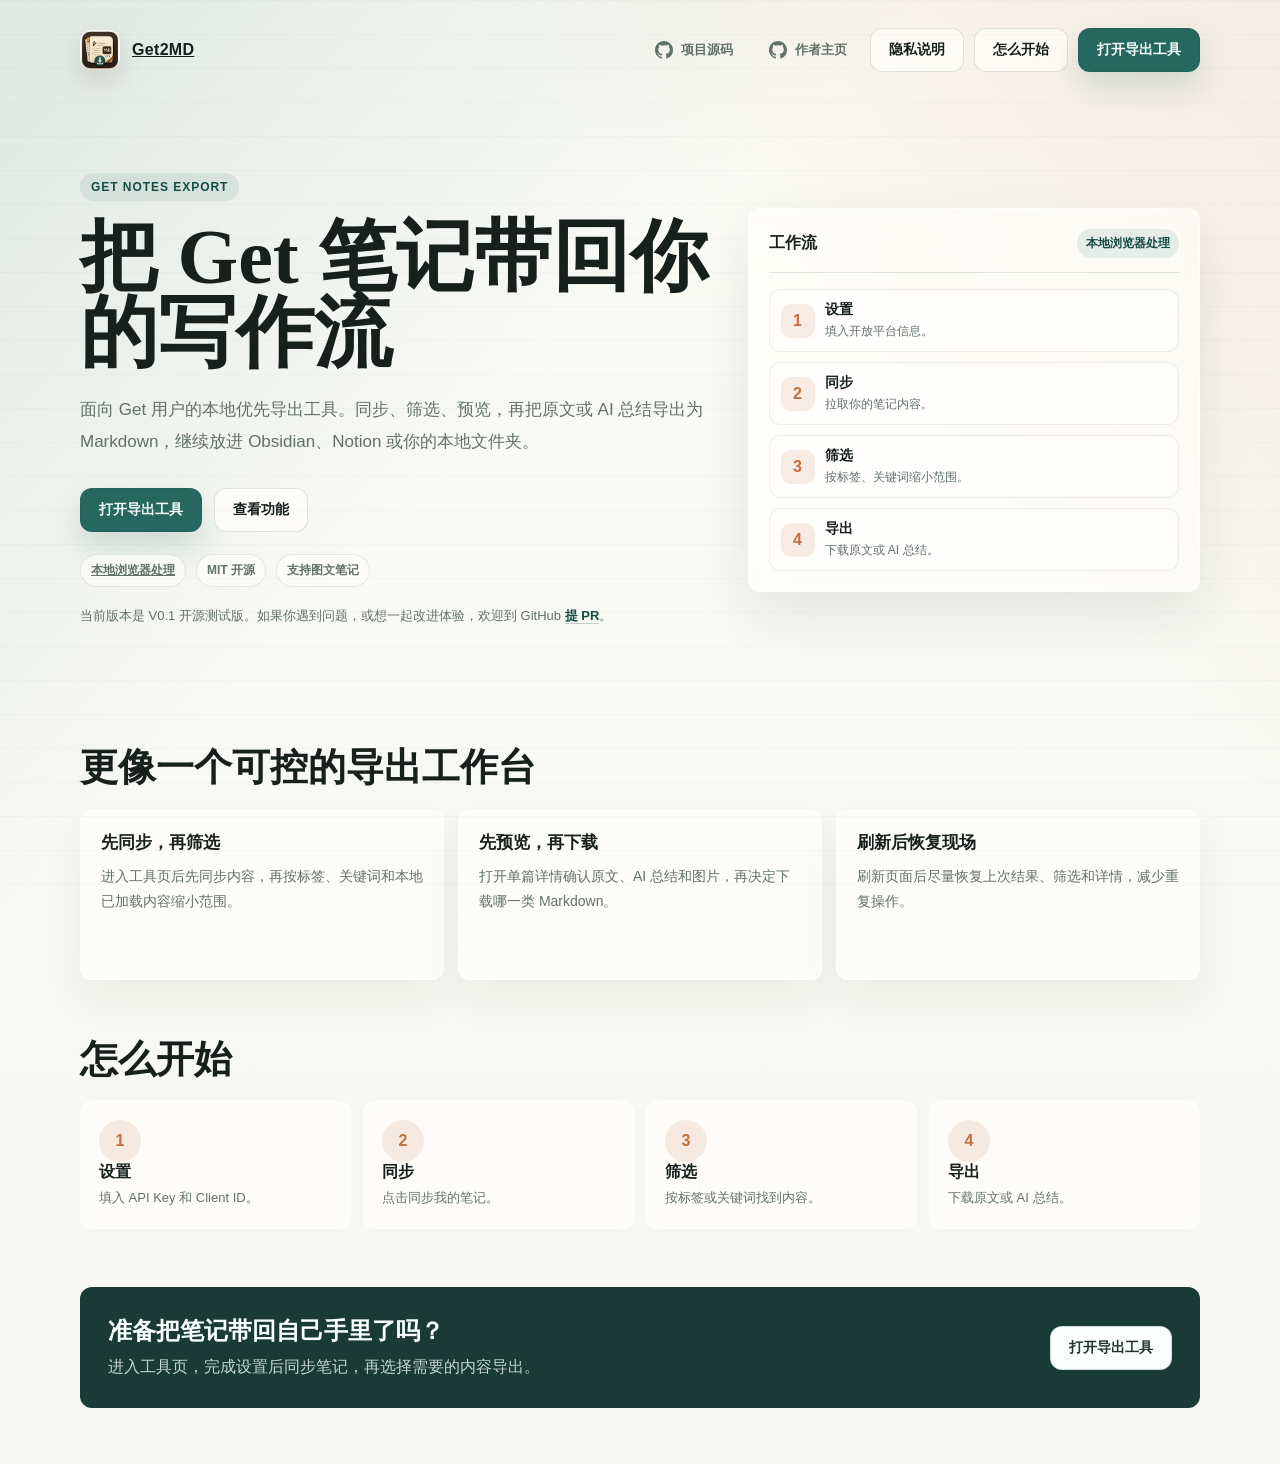
==== index.html @ 96f69ca5 "Add user privacy page" ====
<!DOCTYPE html>
<html lang="zh-CN">
<head>
  <meta charset="UTF-8">
  <meta name="viewport" content="width=device-width, initial-scale=1.0">
  <meta name="description" content="Get2MD 是一个本地优先的 Get 笔记 Markdown 导出工具，可同步、筛选、预览并导出原文或 AI 总结。">
  <meta property="og:title" content="Get2MD｜Get 笔记 Markdown 导出工具">
  <meta property="og:description" content="把 Get 笔记带回你的写作流，本地浏览器处理，支持筛选、预览和批量导出。">
  <meta property="og:type" content="website">
  <link rel="icon" type="image/png" sizes="16x16" href="icons/icon16.png">
  <link rel="icon" type="image/png" sizes="48x48" href="icons/icon48.png">
  <link rel="icon" type="image/png" sizes="128x128" href="icons/icon128.png">
  <link rel="apple-touch-icon" href="icons/icon512.png">
  <title>Get 笔记 Markdown 导出工具</title>
  <style>
    :root {
      --paper: #faf7f1;
      --ink: #201913;
      --muted: #6f6254;
      --line: rgba(32, 25, 19, 0.12);
      --brand: #246a65;
      --brand-dark: #184f4b;
      --accent: #a35a24;
      --surface: rgba(255, 255, 255, 0.68);
      --shadow: 0 24px 60px rgba(47, 34, 22, 0.10);
    }

    * {
      box-sizing: border-box;
      margin: 0;
      padding: 0;
    }

    html {
      scroll-behavior: smooth;
    }

    body {
      min-height: 100vh;
      font-family: "Segoe UI", "PingFang SC", "Hiragino Sans GB", sans-serif;
      color: var(--ink);
      background:
        linear-gradient(135deg, rgba(36, 106, 101, 0.12), transparent 32%),
        linear-gradient(225deg, rgba(163, 90, 36, 0.10), transparent 28%),
        var(--paper);
    }

    a {
      color: inherit;
    }

    .page {
      width: min(1120px, calc(100vw - 32px));
      margin: 0 auto;
      padding: 28px 0 56px;
    }

    .nav {
      display: flex;
      justify-content: space-between;
      align-items: center;
      gap: 16px;
      margin-bottom: 40px;
    }

    .brand {
      display: inline-flex;
      align-items: center;
      gap: 12px;
      font-weight: 800;
      letter-spacing: 0.02em;
    }

    .brand img {
      width: 40px;
      height: 40px;
      border-radius: 12px;
      box-shadow: 0 10px 26px rgba(47, 34, 22, 0.14);
    }

    .nav-actions {
      display: flex;
      gap: 10px;
      align-items: center;
      flex-wrap: wrap;
    }

    .nav-link {
      display: inline-flex;
      align-items: center;
      justify-content: center;
      gap: 8px;
      min-height: 40px;
      padding: 0 12px;
      border-radius: 999px;
      border: 1px solid transparent;
      color: var(--muted);
      text-decoration: none;
      font-size: 13px;
      font-weight: 850;
      transition: transform 0.18s, border-color 0.18s, background 0.18s, color 0.18s;
    }

    .nav-link:hover {
      transform: translateY(-1px);
      border-color: var(--line);
      background: rgba(255, 255, 255, 0.58);
      color: var(--ink);
    }

    .github-icon {
      width: 18px;
      height: 18px;
      color: currentColor;
      flex: 0 0 auto;
    }

    .btn {
      display: inline-flex;
      align-items: center;
      justify-content: center;
      min-height: 44px;
      padding: 0 18px;
      border-radius: 14px;
      border: 1px solid var(--line);
      text-decoration: none;
      font-weight: 800;
      font-size: 14px;
      transition: transform 0.18s, box-shadow 0.18s, background 0.18s;
    }

    .btn:hover {
      transform: translateY(-1px);
    }

    .btn-primary {
      background: var(--brand);
      color: #f7fffc;
      border-color: rgba(24, 79, 75, 0.2);
      box-shadow: 0 16px 32px rgba(36, 106, 101, 0.18);
    }

    .btn-secondary {
      background: rgba(255, 255, 255, 0.62);
      color: var(--ink);
    }

    .hero {
      display: grid;
      grid-template-columns: minmax(0, 1.05fr) minmax(300px, 0.75fr);
      gap: 34px;
      align-items: center;
      min-height: 64vh;
    }

    .eyebrow {
      display: inline-flex;
      align-items: center;
      padding: 7px 11px;
      border-radius: 999px;
      background: rgba(36, 106, 101, 0.10);
      color: var(--brand-dark);
      font-size: 12px;
      font-weight: 900;
      letter-spacing: 0.08em;
      text-transform: uppercase;
      margin-bottom: 18px;
    }

    h1 {
      max-width: 780px;
      font-family: Georgia, "Times New Roman", serif;
      font-size: clamp(42px, 7vw, 78px);
      line-height: 0.98;
      font-weight: 700;
      letter-spacing: 0;
    }

    .lead {
      max-width: 680px;
      margin-top: 22px;
      color: var(--muted);
      font-size: 17px;
      line-height: 1.9;
    }

    .hero-actions {
      display: flex;
      gap: 12px;
      align-items: center;
      flex-wrap: wrap;
      margin-top: 30px;
    }

    .trust-row {
      display: flex;
      gap: 10px;
      flex-wrap: wrap;
      margin-top: 22px;
    }

    .trust-pill {
      display: inline-flex;
      align-items: center;
      padding: 7px 10px;
      border-radius: 999px;
      border: 1px solid rgba(23, 32, 29, 0.10);
      background: rgba(255, 254, 250, 0.62);
      color: var(--muted);
      font-size: 12px;
      font-weight: 800;
    }

    .opensource-note {
      max-width: 640px;
      margin-top: 18px;
      color: var(--muted);
      font-size: 13px;
      line-height: 1.7;
    }

    .opensource-note a {
      color: var(--brand-dark);
      font-weight: 850;
      text-decoration: none;
      border-bottom: 1px solid rgba(23, 76, 69, 0.24);
    }

    .opensource-note a:hover {
      color: var(--brand);
    }

    .preview {
      border: 1px solid rgba(255, 255, 255, 0.72);
      background: var(--surface);
      box-shadow: var(--shadow);
      border-radius: 24px;
      padding: 20px;
      backdrop-filter: blur(18px);
    }

    .preview-head {
      display: flex;
      justify-content: space-between;
      gap: 12px;
      align-items: center;
      padding-bottom: 14px;
      border-bottom: 1px solid var(--line);
      margin-bottom: 16px;
    }

    .preview-title {
      font-weight: 900;
    }

    .preview-pill {
      color: var(--brand-dark);
      background: rgba(36, 106, 101, 0.10);
      border-radius: 999px;
      padding: 6px 9px;
      font-size: 12px;
      font-weight: 800;
      white-space: nowrap;
    }

    .preview-list {
      display: grid;
      gap: 10px;
    }

    .preview-item {
      display: grid;
      grid-template-columns: 34px minmax(0, 1fr);
      gap: 10px;
      align-items: center;
      padding: 11px;
      border-radius: 14px;
      background: rgba(255, 255, 255, 0.55);
      border: 1px solid rgba(32, 25, 19, 0.08);
    }

    .preview-icon {
      width: 34px;
      height: 34px;
      border-radius: 10px;
      display: grid;
      place-items: center;
      background: rgba(163, 90, 36, 0.12);
      color: var(--accent);
      font-weight: 900;
    }

    .preview-item strong {
      display: block;
      font-size: 14px;
      margin-bottom: 2px;
    }

    .preview-item span {
      color: var(--muted);
      font-size: 12px;
      line-height: 1.5;
    }

    .section {
      margin-top: 58px;
    }

    .section h2 {
      font-size: clamp(26px, 4vw, 38px);
      line-height: 1.15;
      margin-bottom: 16px;
    }

    .grid {
      display: grid;
      grid-template-columns: repeat(3, minmax(0, 1fr));
      gap: 14px;
      margin-top: 20px;
    }

    .card {
      min-height: 170px;
      padding: 20px;
      border-radius: 18px;
      border: 1px solid rgba(255, 255, 255, 0.72);
      background: rgba(255, 255, 255, 0.58);
      box-shadow: 0 18px 42px rgba(47, 34, 22, 0.06);
    }

    .card strong {
      display: block;
      font-size: 17px;
      margin-bottom: 10px;
    }

    .card p {
      color: var(--muted);
      font-size: 14px;
      line-height: 1.8;
    }

    .steps {
      display: grid;
      grid-template-columns: repeat(4, minmax(0, 1fr));
      gap: 12px;
      margin-top: 20px;
    }

    .step {
      padding: 18px;
      border-radius: 18px;
      border: 1px solid var(--line);
      background: rgba(255, 255, 255, 0.5);
    }

    .step-number {
      width: 42px;
      height: 42px;
      border-radius: 50%;
      display: grid;
      place-items: center;
      background: var(--brand);
      color: #fff;
      font-weight: 900;
    }

    .step p {
      color: var(--muted);
      line-height: 1.75;
      margin-top: 4px;
      font-size: 13px;
    }

    .final-cta {
      margin-top: 58px;
      padding: 28px;
      border-radius: 24px;
      background: #1f332f;
      color: #f8fffc;
      display: flex;
      justify-content: space-between;
      gap: 18px;
      align-items: center;
    }

    .final-cta p {
      color: rgba(248, 255, 252, 0.78);
      line-height: 1.7;
      margin-top: 6px;
    }

    .final-cta .btn-primary {
      background: #f8fffc;
      color: #1f332f;
      box-shadow: none;
      white-space: nowrap;
    }

    @media (max-width: 860px) {
      .hero,
      .grid,
      .steps {
        grid-template-columns: 1fr;
      }

      .hero {
        min-height: auto;
      }

      .final-cta,
      .nav {
        align-items: flex-start;
        flex-direction: column;
      }
    }

    @media (max-width: 560px) {
      .page {
        width: min(100vw - 20px, 100%);
        padding-top: 18px;
      }

      .nav-actions,
      .hero-actions,
      .final-cta .btn {
        width: 100%;
      }

      .nav-link {
        flex: 1 1 calc(50% - 5px);
        min-width: 0;
      }

      .btn {
        width: 100%;
      }
    }

    /* Unified product theme */
    :root {
      --paper: #f6f7f2;
      --ink: #17201d;
      --muted: #63716b;
      --line: rgba(23, 32, 29, 0.12);
      --brand: #26685f;
      --brand-dark: #174c45;
      --accent: #c46f3d;
      --surface: rgba(255, 254, 250, 0.84);
      --shadow: 0 22px 54px rgba(23, 32, 29, 0.09);
    }

    body {
      font-family: "Avenir Next", "Segoe UI", "PingFang SC", "Hiragino Sans GB", sans-serif;
      background:
        linear-gradient(135deg, rgba(38, 104, 95, 0.13), transparent 34%),
        linear-gradient(225deg, rgba(196, 111, 61, 0.11), transparent 30%),
        linear-gradient(180deg, #fbfbf6 0%, var(--paper) 100%);
    }

    body::before {
      content: "";
      position: fixed;
      inset: 0;
      pointer-events: none;
      background-image: linear-gradient(rgba(23, 32, 29, 0.045) 1px, transparent 1px);
      background-size: 100% 34px;
      opacity: 0.55;
    }

    .btn,
    .preview,
    .card,
    .step,
    .final-cta,
    .preview-item {
      border-radius: 12px;
    }

    .btn-primary {
      background: var(--brand);
      box-shadow: 0 16px 32px rgba(38, 104, 95, 0.18);
    }

    .btn-secondary {
      background: rgba(255, 254, 250, 0.74);
    }

    .preview,
    .card,
    .step {
      background: rgba(255, 254, 250, 0.72);
      border-color: rgba(255, 255, 255, 0.72);
    }

    .preview-icon,
    .step-number {
      background: rgba(196, 111, 61, 0.13);
      color: var(--accent);
    }

    .final-cta {
      background: #193a35;
    }
  </style>
</head>
<body>
  <main class="page">
    <nav class="nav" aria-label="主导航">
      <a class="brand" href="index.html" aria-label="Get 笔记 Markdown 导出工具首页">
        <img src="icons/icon128.png" alt="">
        <span>Get2MD</span>
      </a>
      <div class="nav-actions">
        <a class="nav-link" href="https://github.com/Raymond-Hear/Getbiji2md" target="_blank" rel="noopener noreferrer" aria-label="打开 Getbiji2md 项目源码">
          <svg class="github-icon" viewBox="0 0 16 16" aria-hidden="true" focusable="false">
            <path fill="currentColor" d="M8 0C3.58 0 0 3.58 0 8c0 3.54 2.29 6.53 5.47 7.59.4.07.55-.17.55-.38 0-.19-.01-.82-.01-1.49-2.01.37-2.53-.49-2.69-.94-.09-.23-.48-.94-.82-1.13-.28-.15-.68-.52-.01-.53.63-.01 1.08.58 1.23.82.72 1.21 1.87.87 2.33.66.07-.52.28-.87.51-1.07-1.78-.2-3.64-.89-3.64-3.95 0-.87.31-1.59.82-2.15-.08-.2-.36-1.02.08-2.12 0 0 .67-.21 2.2.82A7.54 7.54 0 0 1 8 3.86c.68 0 1.36.09 2 .27 1.53-1.04 2.2-.82 2.2-.82.44 1.1.16 1.92.08 2.12.51.56.82 1.27.82 2.15 0 3.07-1.87 3.75-3.65 3.95.29.25.54.73.54 1.48 0 1.07-.01 1.93-.01 2.2 0 .21.15.46.55.38A8.01 8.01 0 0 0 16 8c0-4.42-3.58-8-8-8Z"/>
          </svg>
          <span>项目源码</span>
        </a>
        <a class="nav-link" href="https://github.com/Raymond-Hear" target="_blank" rel="noopener noreferrer" aria-label="打开作者 GitHub 主页">
          <svg class="github-icon" viewBox="0 0 16 16" aria-hidden="true" focusable="false">
            <path fill="currentColor" d="M8 0C3.58 0 0 3.58 0 8c0 3.54 2.29 6.53 5.47 7.59.4.07.55-.17.55-.38 0-.19-.01-.82-.01-1.49-2.01.37-2.53-.49-2.69-.94-.09-.23-.48-.94-.82-1.13-.28-.15-.68-.52-.01-.53.63-.01 1.08.58 1.23.82.72 1.21 1.87.87 2.33.66.07-.52.28-.87.51-1.07-1.78-.2-3.64-.89-3.64-3.95 0-.87.31-1.59.82-2.15-.08-.2-.36-1.02.08-2.12 0 0 .67-.21 2.2.82A7.54 7.54 0 0 1 8 3.86c.68 0 1.36.09 2 .27 1.53-1.04 2.2-.82 2.2-.82.44 1.1.16 1.92.08 2.12.51.56.82 1.27.82 2.15 0 3.07-1.87 3.75-3.65 3.95.29.25.54.73.54 1.48 0 1.07-.01 1.93-.01 2.2 0 .21.15.46.55.38A8.01 8.01 0 0 0 16 8c0-4.42-3.58-8-8-8Z"/>
          </svg>
          <span>作者主页</span>
        </a>
        <a class="btn btn-secondary" href="privacy.html">隐私说明</a>
        <a class="btn btn-secondary" href="#how">怎么开始</a>
        <a class="btn btn-primary" href="app.html">打开导出工具</a>
      </div>
    </nav>

    <section class="hero">
      <div>
        <span class="eyebrow">Get Notes Export</span>
        <h1>把 Get 笔记带回你的写作流</h1>
        <p class="lead">面向 Get 用户的本地优先导出工具。同步、筛选、预览，再把原文或 AI 总结导出为 Markdown，继续放进 Obsidian、Notion 或你的本地文件夹。</p>
        <div class="hero-actions">
          <a class="btn btn-primary" href="app.html">打开导出工具</a>
          <a class="btn btn-secondary" href="#features">查看功能</a>
        </div>
        <div class="trust-row" aria-label="产品边界">
          <a class="trust-pill" href="privacy.html">本地浏览器处理</a>
          <span class="trust-pill">MIT 开源</span>
          <span class="trust-pill">支持图文笔记</span>
        </div>
        <p class="opensource-note">当前版本是 V0.1 开源测试版。如果你遇到问题，或想一起改进体验，欢迎到 GitHub <a href="https://github.com/Raymond-Hear/Getbiji2md/pulls" target="_blank" rel="noopener noreferrer">提 PR</a>。</p>
      </div>

      <aside class="preview" aria-label="工具能力预览">
        <div class="preview-head">
          <div class="preview-title">工作流</div>
          <div class="preview-pill">本地浏览器处理</div>
        </div>
        <div class="preview-list">
          <div class="preview-item">
            <div class="preview-icon">1</div>
            <div><strong>设置</strong><span>填入开放平台信息。</span></div>
          </div>
          <div class="preview-item">
            <div class="preview-icon">2</div>
            <div><strong>同步</strong><span>拉取你的笔记内容。</span></div>
          </div>
          <div class="preview-item">
            <div class="preview-icon">3</div>
            <div><strong>筛选</strong><span>按标签、关键词缩小范围。</span></div>
          </div>
          <div class="preview-item">
            <div class="preview-icon">4</div>
            <div><strong>导出</strong><span>下载原文或 AI 总结。</span></div>
          </div>
        </div>
      </aside>
    </section>

    <section id="features" class="section">
      <h2>更像一个可控的导出工作台</h2>
      <div class="grid">
        <article class="card">
          <strong>先同步，再筛选</strong>
          <p>进入工具页后先同步内容，再按标签、关键词和本地已加载内容缩小范围。</p>
        </article>
        <article class="card">
          <strong>先预览，再下载</strong>
          <p>打开单篇详情确认原文、AI 总结和图片，再决定下载哪一类 Markdown。</p>
        </article>
        <article class="card">
          <strong>刷新后恢复现场</strong>
          <p>刷新页面后尽量恢复上次结果、筛选和详情，减少重复操作。</p>
        </article>
      </div>
    </section>

    <section id="how" class="section">
      <h2>怎么开始</h2>
      <div class="steps">
        <div class="step">
          <div class="step-number">1</div>
          <div><strong>设置</strong><p>填入 API Key 和 Client ID。</p></div>
        </div>
        <div class="step">
          <div class="step-number">2</div>
          <div><strong>同步</strong><p>点击同步我的笔记。</p></div>
        </div>
        <div class="step">
          <div class="step-number">3</div>
          <div><strong>筛选</strong><p>按标签或关键词找到内容。</p></div>
        </div>
        <div class="step">
          <div class="step-number">4</div>
          <div><strong>导出</strong><p>下载原文或 AI 总结。</p></div>
        </div>
      </div>
    </section>

    <section class="final-cta">
      <div>
        <h2>准备把笔记带回自己手里了吗？</h2>
        <p>进入工具页，完成设置后同步笔记，再选择需要的内容导出。</p>
      </div>
      <a class="btn btn-primary" href="app.html">打开导出工具</a>
    </section>
  </main>
  <script defer src="/_vercel/insights/script.js"></script>
</body>
</html>
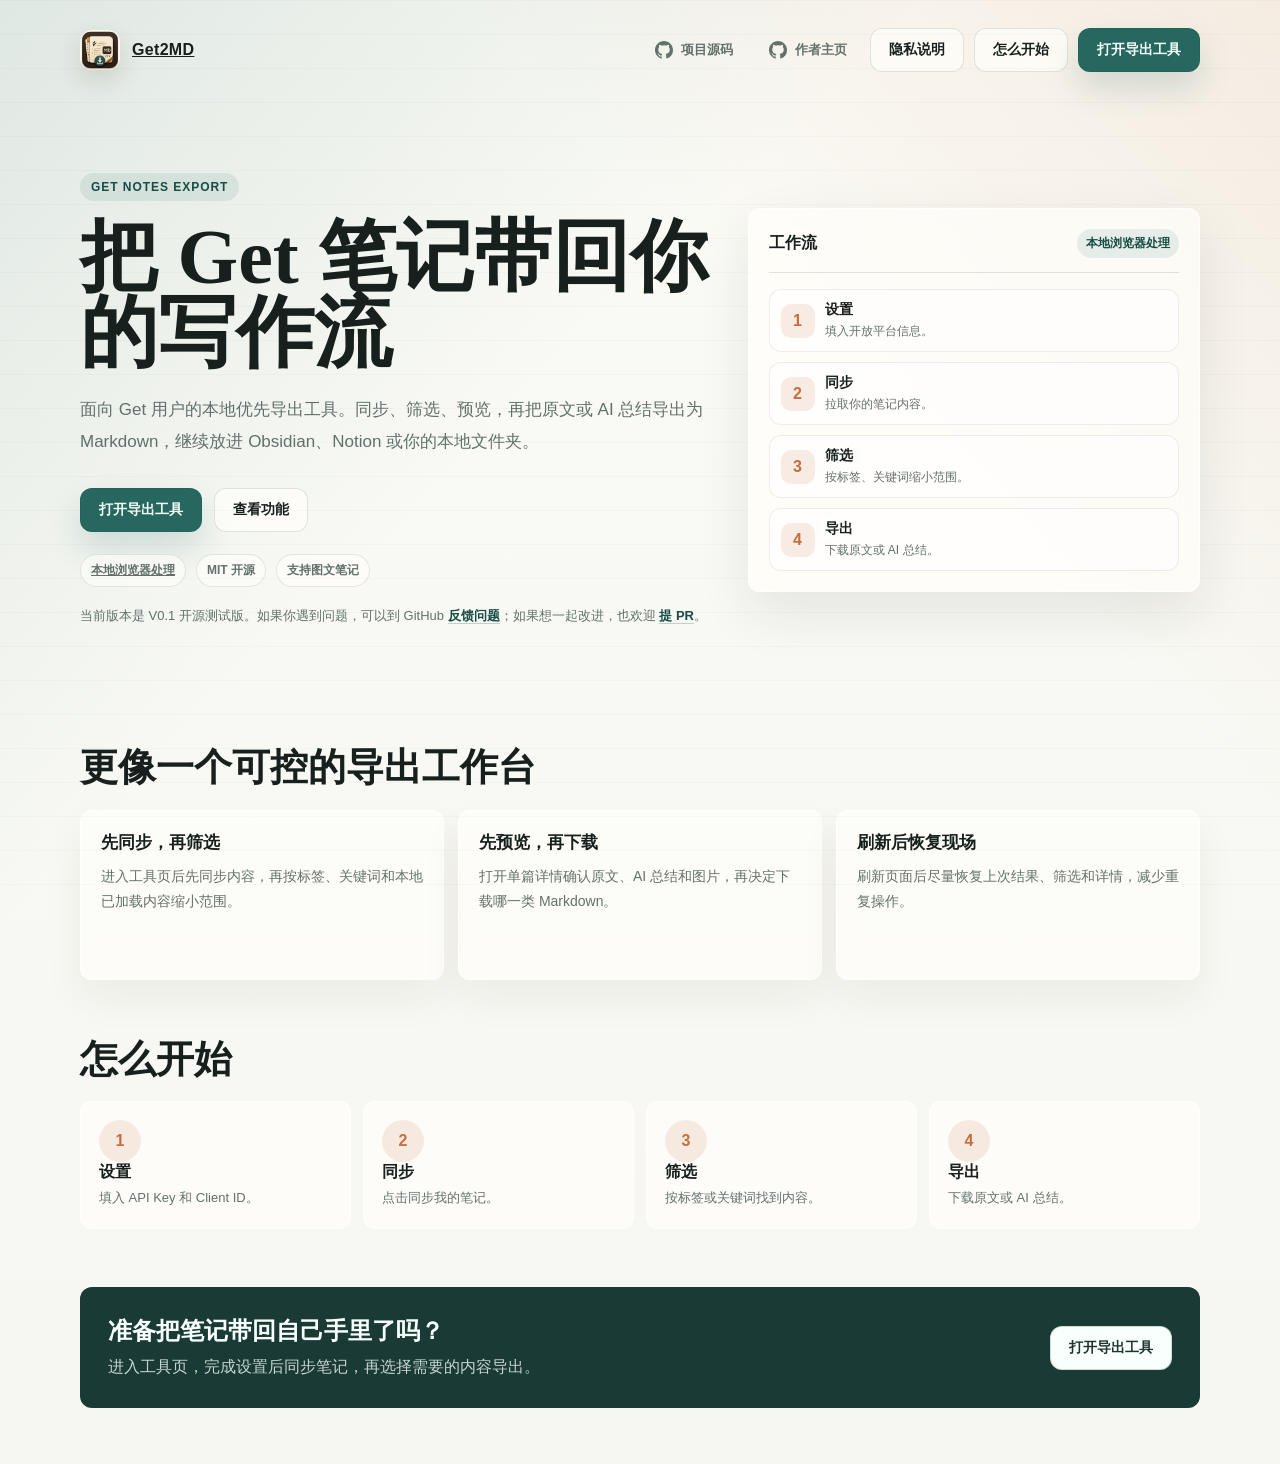
==== commit 71493885: "Add issue feedback paths" ====
--- a/index.html
+++ b/index.html
@@ -544,7 +544,7 @@
           <span class="trust-pill">MIT 开源</span>
           <span class="trust-pill">支持图文笔记</span>
         </div>
-        <p class="opensource-note">当前版本是 V0.1 开源测试版。如果你遇到问题，或想一起改进体验，欢迎到 GitHub <a href="https://github.com/Raymond-Hear/Getbiji2md/pulls" target="_blank" rel="noopener noreferrer">提 PR</a>。</p>
+        <p class="opensource-note">当前版本是 V0.1 开源测试版。如果你遇到问题，可以到 GitHub <a href="https://github.com/Raymond-Hear/Getbiji2md/issues" target="_blank" rel="noopener noreferrer">反馈问题</a>；如果想一起改进，也欢迎 <a href="https://github.com/Raymond-Hear/Getbiji2md/pulls" target="_blank" rel="noopener noreferrer">提 PR</a>。</p>
       </div>
 
       <aside class="preview" aria-label="工具能力预览">
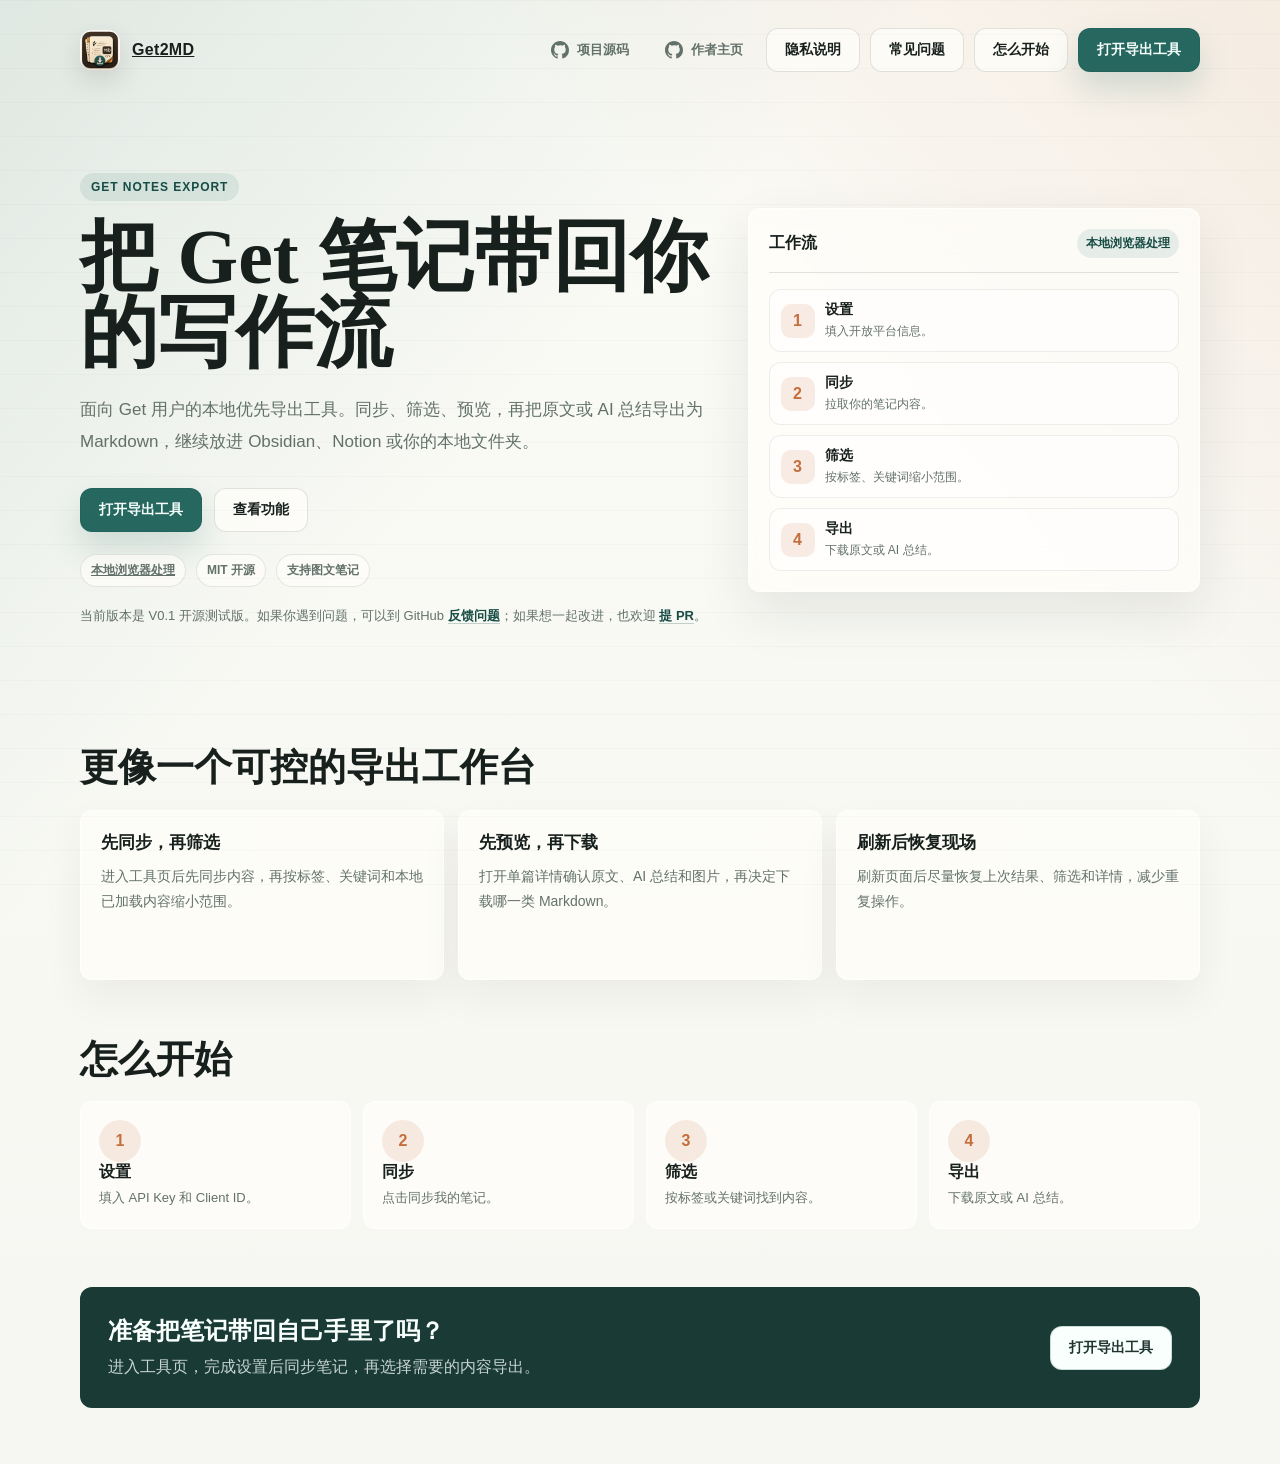
==== commit 62954897: "Add user help page" ====
--- a/index.html
+++ b/index.html
@@ -525,6 +525,7 @@
           <span>作者主页</span>
         </a>
         <a class="btn btn-secondary" href="privacy.html">隐私说明</a>
+        <a class="btn btn-secondary" href="help.html">常见问题</a>
         <a class="btn btn-secondary" href="#how">怎么开始</a>
         <a class="btn btn-primary" href="app.html">打开导出工具</a>
       </div>
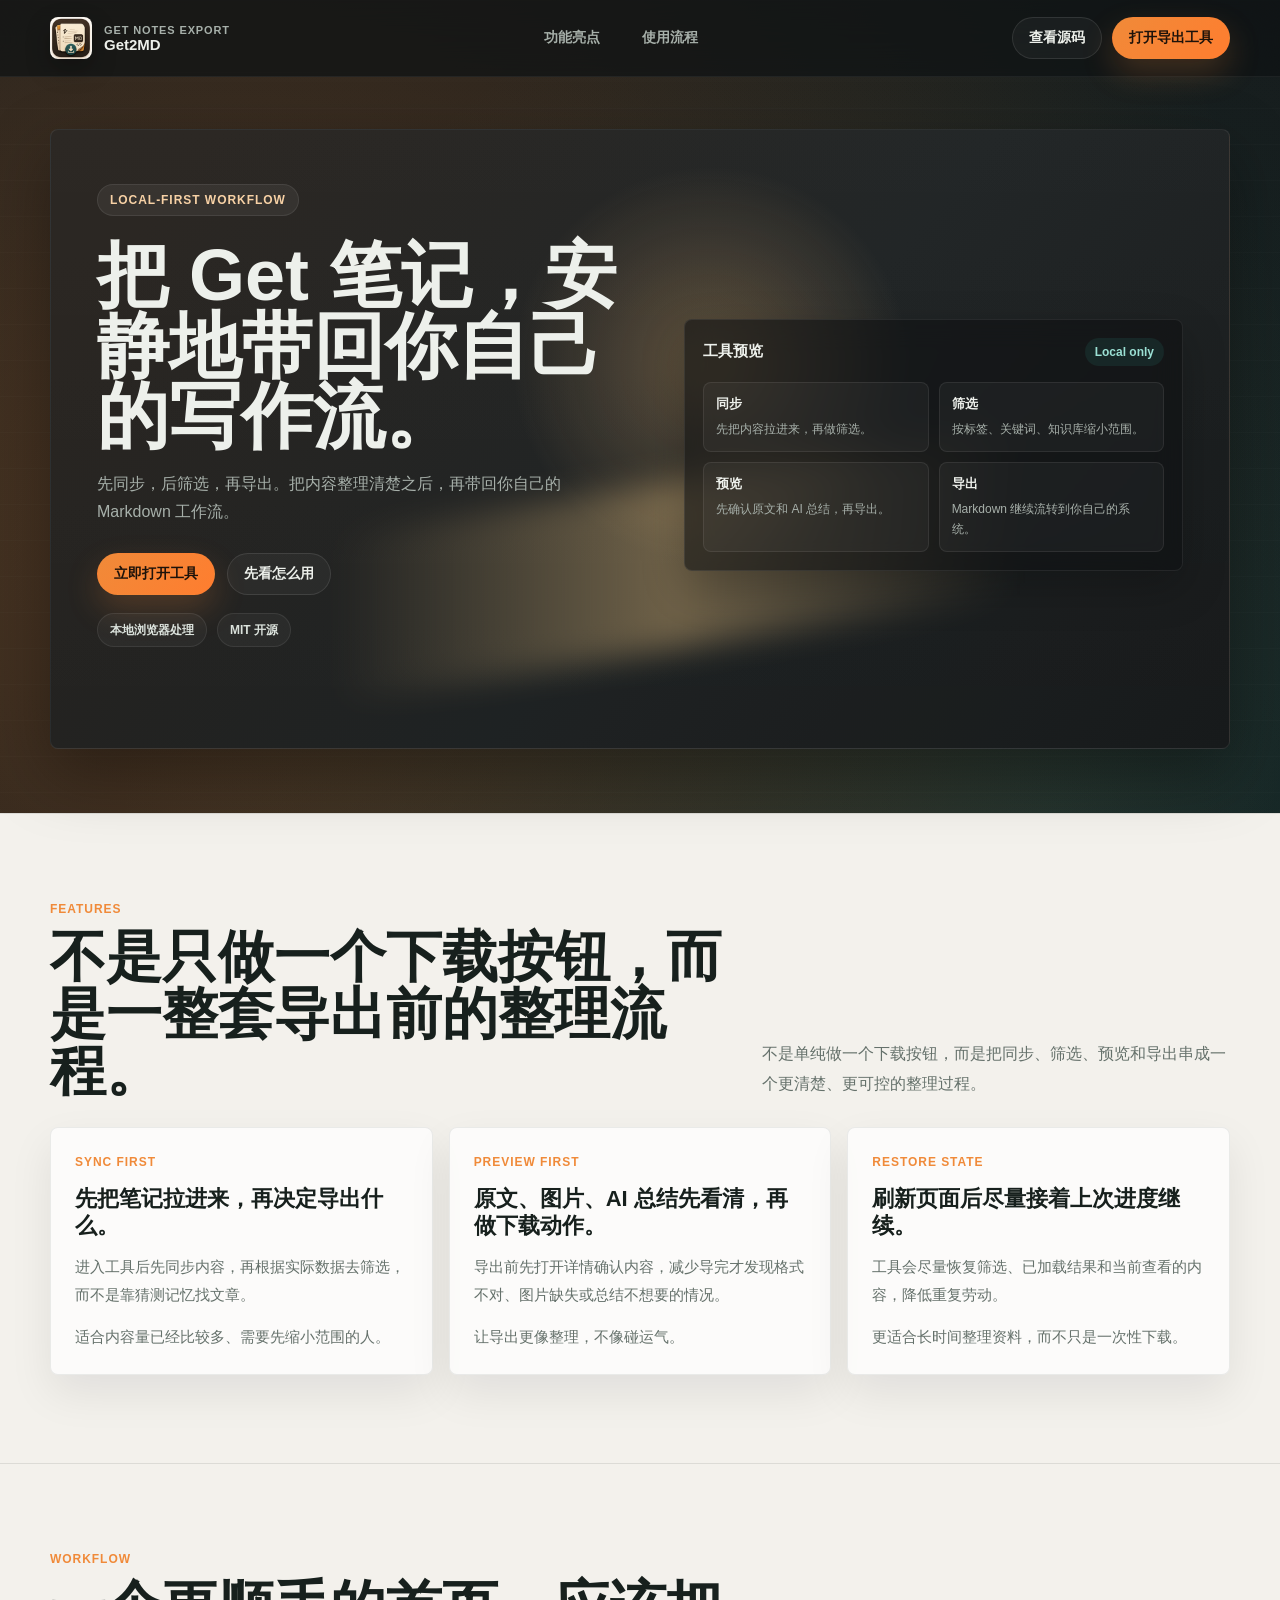
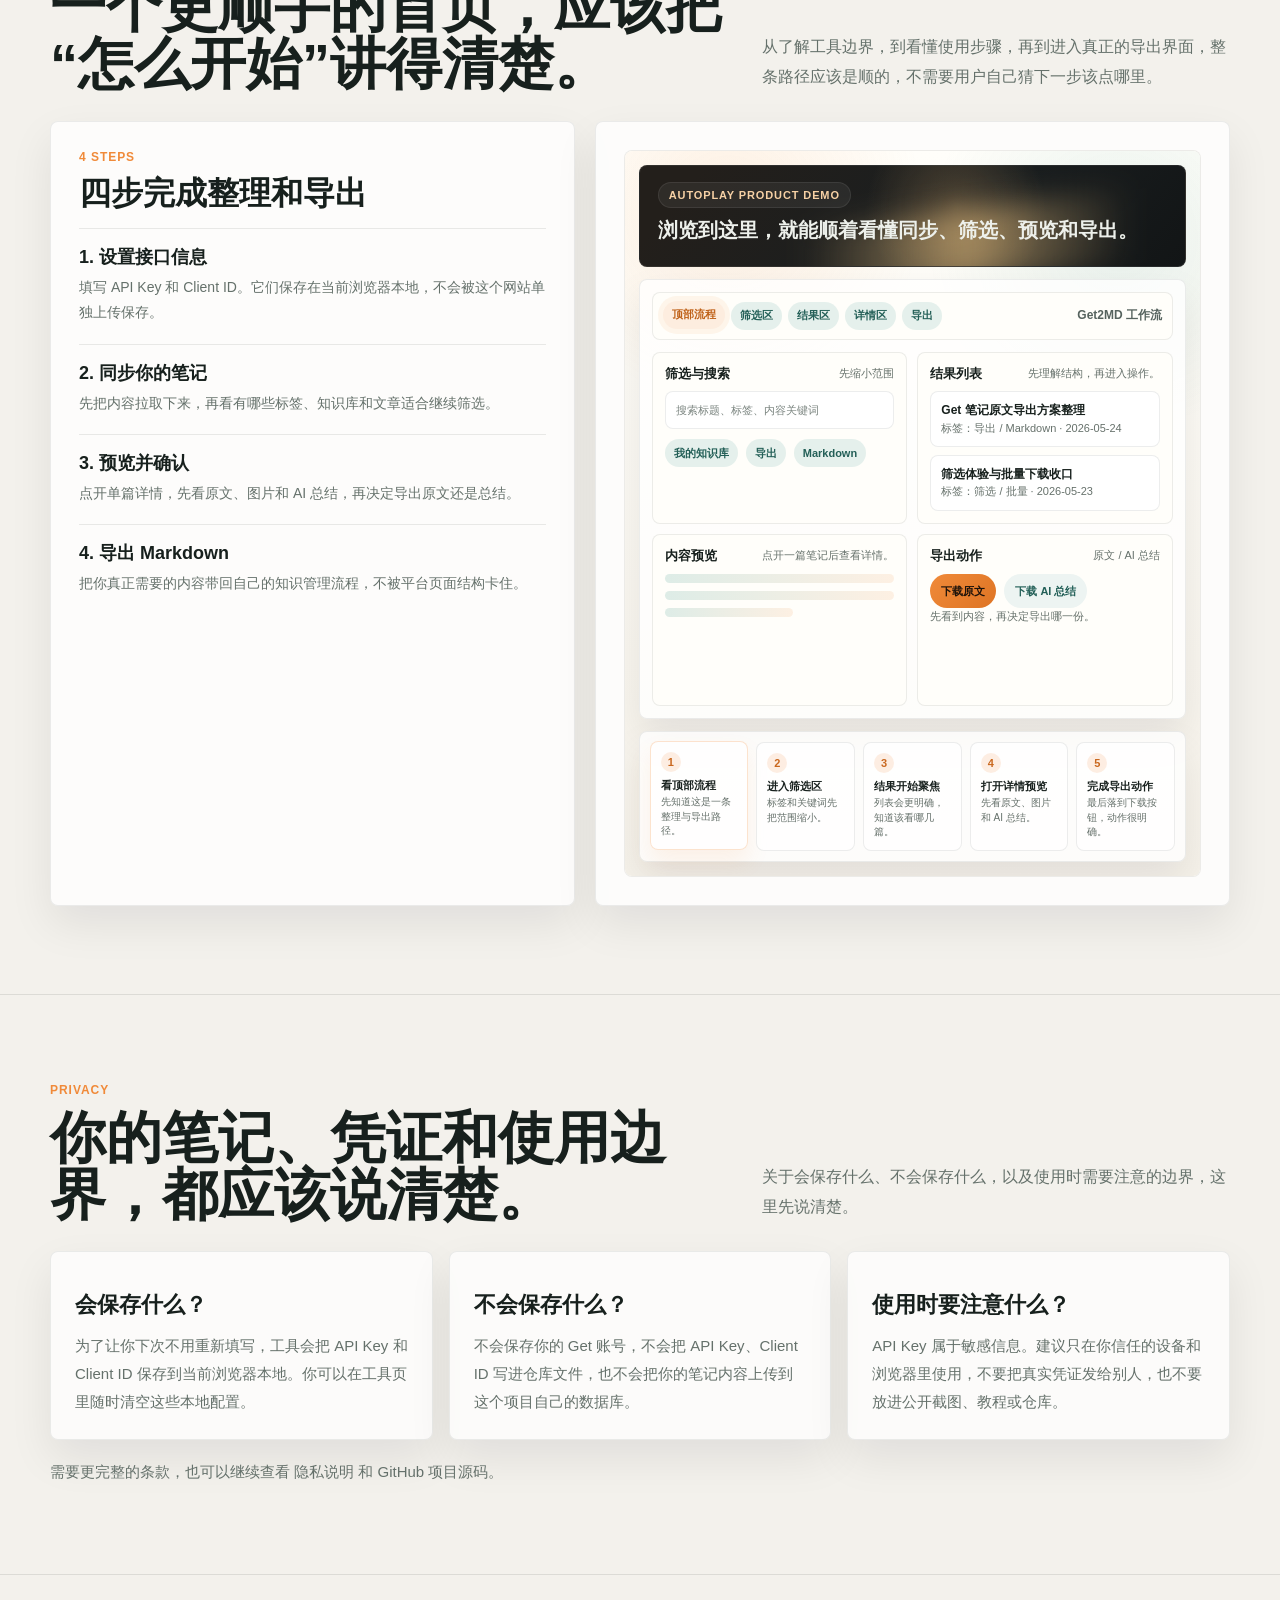
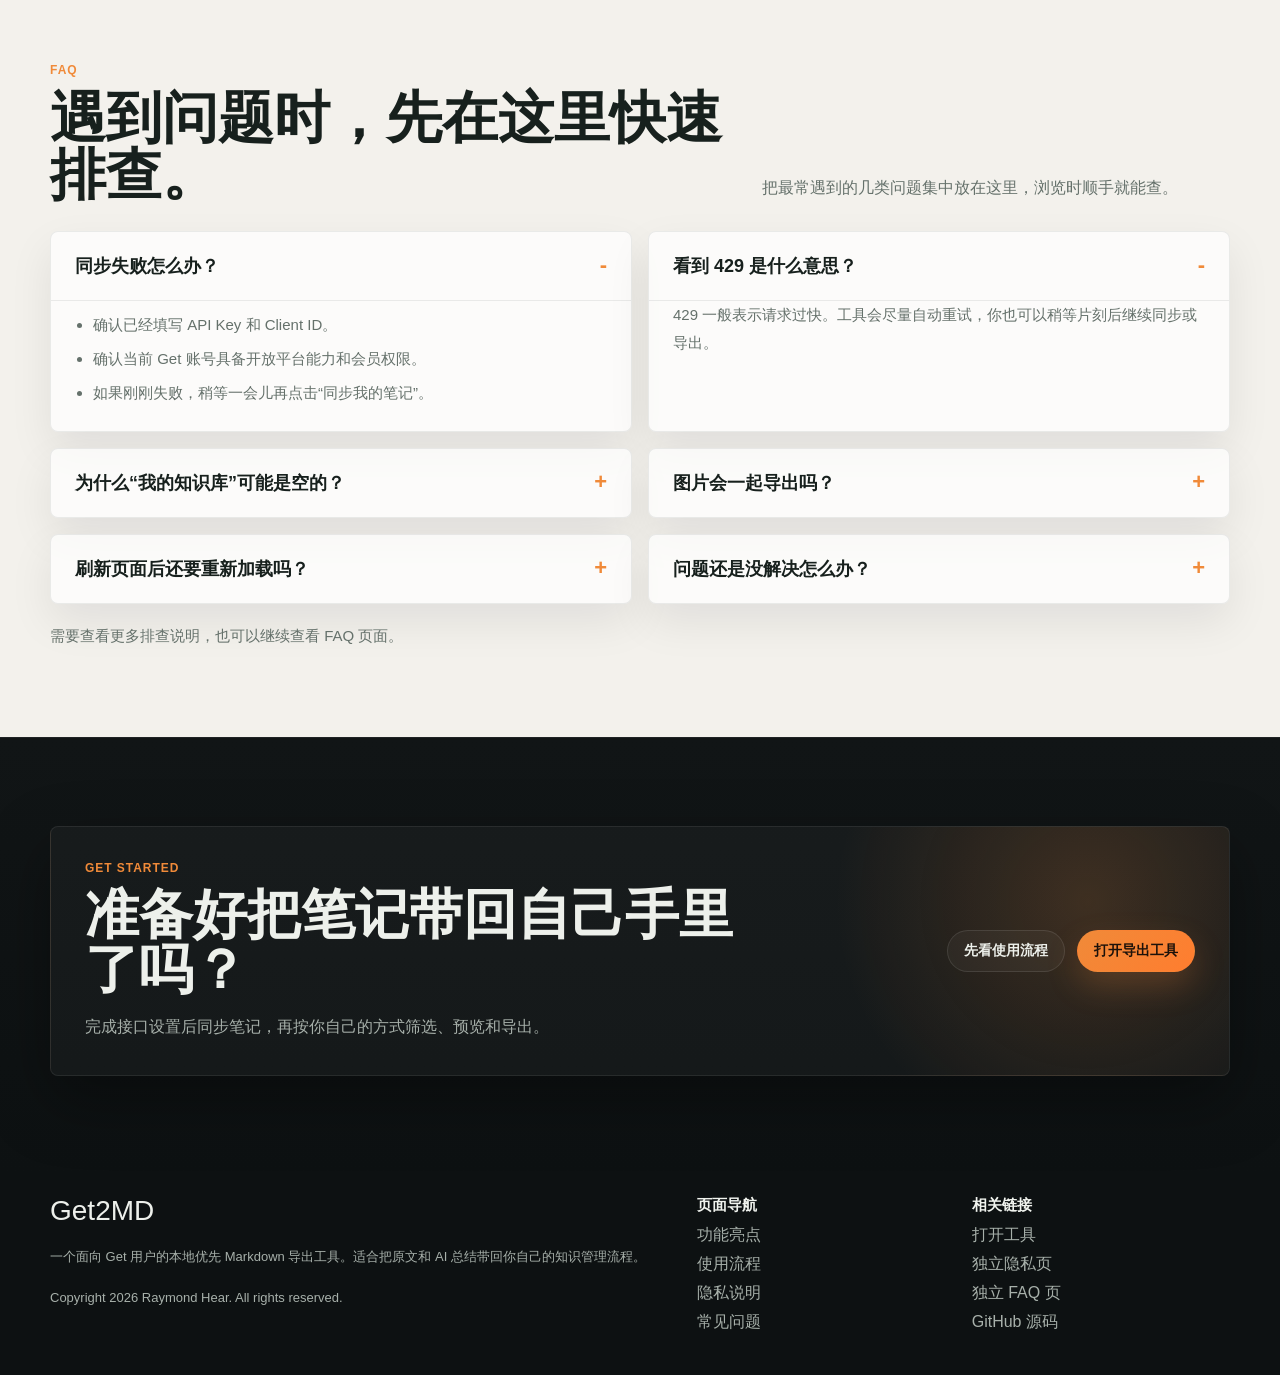
==== commit 2e369a9e: "Refresh website frontend" ====
--- a/index.html
+++ b/index.html
@@ -3,26 +3,42 @@
 <head>
   <meta charset="UTF-8">
   <meta name="viewport" content="width=device-width, initial-scale=1.0">
-  <meta name="description" content="Get2MD 是一个本地优先的 Get 笔记 Markdown 导出工具，可同步、筛选、预览并导出原文或 AI 总结。">
+  <meta name="description" content="Get2MD 是一个本地优先的 Get 笔记 Markdown 导出工具，支持同步、筛选、预览和导出。">
   <meta property="og:title" content="Get2MD｜Get 笔记 Markdown 导出工具">
-  <meta property="og:description" content="把 Get 笔记带回你的写作流，本地浏览器处理，支持筛选、预览和批量导出。">
+  <meta property="og:description" content="把 Get 笔记带回你的写作流。本地浏览器处理，支持筛选、预览和 Markdown 导出。">
   <meta property="og:type" content="website">
+  <meta property="og:url" content="https://get2md.lingfengraymond.top/">
+  <meta property="og:image" content="https://get2md.lingfengraymond.top/icons/icon512.png">
+  <meta name="twitter:card" content="summary">
+  <meta name="theme-color" content="#131718">
+  <link rel="canonical" href="https://get2md.lingfengraymond.top/">
+  <link rel="manifest" href="site.webmanifest">
   <link rel="icon" type="image/png" sizes="16x16" href="icons/icon16.png">
   <link rel="icon" type="image/png" sizes="48x48" href="icons/icon48.png">
   <link rel="icon" type="image/png" sizes="128x128" href="icons/icon128.png">
   <link rel="apple-touch-icon" href="icons/icon512.png">
-  <title>Get 笔记 Markdown 导出工具</title>
+  <title>Get2MD｜Get 笔记 Markdown 导出工具</title>
   <style>
     :root {
-      --paper: #faf7f1;
-      --ink: #201913;
-      --muted: #6f6254;
-      --line: rgba(32, 25, 19, 0.12);
-      --brand: #246a65;
-      --brand-dark: #184f4b;
-      --accent: #a35a24;
-      --surface: rgba(255, 255, 255, 0.68);
-      --shadow: 0 24px 60px rgba(47, 34, 22, 0.10);
+      --bg: #131718;
+      --bg-soft: #1b2022;
+      --panel: rgba(255, 255, 255, 0.05);
+      --panel-strong: rgba(255, 255, 255, 0.08);
+      --line: rgba(255, 255, 255, 0.12);
+      --text: #edf0eb;
+      --muted: #a7b0aa;
+      --paper: #f3f1ec;
+      --paper-line: rgba(19, 23, 24, 0.1);
+      --paper-text: #17201d;
+      --paper-muted: #65716b;
+      --brand: #2e8f81;
+      --brand-deep: #1f6d62;
+      --accent: #f08a39;
+      --accent-soft: #ffb16d;
+      --shadow-dark: 0 24px 64px rgba(0, 0, 0, 0.34);
+      --shadow-light: 0 18px 44px rgba(15, 18, 20, 0.08);
+      --radius: 8px;
+      --container: min(1180px, calc(100vw - 40px));
     }
 
     * {
@@ -38,29 +54,60 @@
     body {
       min-height: 100vh;
       font-family: "Segoe UI", "PingFang SC", "Hiragino Sans GB", sans-serif;
-      color: var(--ink);
+      color: var(--text);
       background:
-        linear-gradient(135deg, rgba(36, 106, 101, 0.12), transparent 32%),
-        linear-gradient(225deg, rgba(163, 90, 36, 0.10), transparent 28%),
-        var(--paper);
+        radial-gradient(circle at 18% 12%, rgba(240, 138, 57, 0.26), transparent 26%),
+        radial-gradient(circle at 82% 18%, rgba(46, 143, 129, 0.18), transparent 24%),
+        linear-gradient(180deg, #161a1b 0%, #0f1314 100%);
     }
 
     a {
       color: inherit;
-    }
-
-    .page {
-      width: min(1120px, calc(100vw - 32px));
+      text-decoration: none;
+    }
+
+    img {
+      display: block;
+      max-width: 100%;
+    }
+
+    .site-shell {
+      position: relative;
+      overflow: hidden;
+    }
+
+    .site-shell::before {
+      content: "";
+      position: fixed;
+      inset: 0;
+      pointer-events: none;
+      background-image: linear-gradient(rgba(255, 255, 255, 0.035) 1px, transparent 1px);
+      background-size: 100% 36px;
+      opacity: 0.45;
+    }
+
+    .wrap {
+      width: var(--container);
       margin: 0 auto;
-      padding: 28px 0 56px;
-    }
-
-    .nav {
+    }
+
+    .topbar {
+      position: sticky;
+      top: 0;
+      z-index: 20;
+      backdrop-filter: blur(18px);
+      background: rgba(15, 19, 20, 0.72);
+      border-bottom: 1px solid rgba(255, 255, 255, 0.06);
+    }
+
+    .topbar-inner {
+      width: var(--container);
+      margin: 0 auto;
+      min-height: 76px;
       display: flex;
+      align-items: center;
       justify-content: space-between;
-      align-items: center;
-      gap: 16px;
-      margin-bottom: 40px;
+      gap: 20px;
     }
 
     .brand {
@@ -68,560 +115,1732 @@
       align-items: center;
       gap: 12px;
       font-weight: 800;
-      letter-spacing: 0.02em;
+      font-size: 15px;
+      letter-spacing: 0;
     }
 
     .brand img {
-      width: 40px;
-      height: 40px;
-      border-radius: 12px;
-      box-shadow: 0 10px 26px rgba(47, 34, 22, 0.14);
-    }
-
-    .nav-actions {
+      width: 42px;
+      height: 42px;
+      border-radius: 8px;
+      box-shadow: 0 10px 24px rgba(0, 0, 0, 0.26);
+    }
+
+    .brand-copy small {
+      display: block;
+      color: var(--muted);
+      font-size: 11px;
+      font-weight: 700;
+      text-transform: uppercase;
+      letter-spacing: 0.08em;
+    }
+
+    .nav-links,
+    .topbar-actions {
       display: flex;
+      align-items: center;
       gap: 10px;
-      align-items: center;
       flex-wrap: wrap;
     }
 
-    .nav-link {
+    .nav-link,
+    .btn {
+      min-height: 42px;
       display: inline-flex;
       align-items: center;
       justify-content: center;
-      gap: 8px;
-      min-height: 40px;
-      padding: 0 12px;
+      padding: 0 16px;
       border-radius: 999px;
-      border: 1px solid transparent;
+      font-size: 14px;
+      font-weight: 700;
+      transition: transform 0.18s ease, background 0.18s ease, border-color 0.18s ease, color 0.18s ease;
+    }
+
+    .nav-link {
       color: var(--muted);
-      text-decoration: none;
-      font-size: 13px;
-      font-weight: 850;
-      transition: transform 0.18s, border-color 0.18s, background 0.18s, color 0.18s;
-    }
-
-    .nav-link:hover {
-      transform: translateY(-1px);
-      border-color: var(--line);
-      background: rgba(255, 255, 255, 0.58);
-      color: var(--ink);
-    }
-
-    .github-icon {
-      width: 18px;
-      height: 18px;
-      color: currentColor;
-      flex: 0 0 auto;
-    }
-
-    .btn {
-      display: inline-flex;
-      align-items: center;
-      justify-content: center;
-      min-height: 44px;
-      padding: 0 18px;
-      border-radius: 14px;
-      border: 1px solid var(--line);
-      text-decoration: none;
-      font-weight: 800;
-      font-size: 14px;
-      transition: transform 0.18s, box-shadow 0.18s, background 0.18s;
-    }
-
+    }
+
+    .nav-link:hover,
     .btn:hover {
       transform: translateY(-1px);
     }
 
+    .btn {
+      border: 1px solid transparent;
+    }
+
+    .btn-secondary {
+      background: rgba(255, 255, 255, 0.04);
+      border-color: rgba(255, 255, 255, 0.1);
+      color: var(--text);
+    }
+
     .btn-primary {
-      background: var(--brand);
-      color: #f7fffc;
-      border-color: rgba(24, 79, 75, 0.2);
-      box-shadow: 0 16px 32px rgba(36, 106, 101, 0.18);
-    }
-
-    .btn-secondary {
-      background: rgba(255, 255, 255, 0.62);
-      color: var(--ink);
+      background: linear-gradient(135deg, var(--accent) 0%, #ff7d2f 100%);
+      color: #1d120a;
+      box-shadow: 0 14px 32px rgba(240, 138, 57, 0.22);
     }
 
     .hero {
-      display: grid;
-      grid-template-columns: minmax(0, 1.05fr) minmax(300px, 0.75fr);
-      gap: 34px;
-      align-items: center;
-      min-height: 64vh;
+      padding: 52px 0 64px;
+    }
+
+    .hero-panel {
+      position: relative;
+      min-height: 620px;
+      display: grid;
+      grid-template-columns: minmax(0, 1.05fr) minmax(360px, 0.95fr);
+      gap: 36px;
+      padding: 54px 46px 42px;
+      border-radius: var(--radius);
+      border: 1px solid rgba(255, 255, 255, 0.08);
+      background:
+        linear-gradient(180deg, rgba(255, 255, 255, 0.04), rgba(255, 255, 255, 0.02)),
+        radial-gradient(circle at 56% 38%, rgba(255, 196, 120, 0.28), transparent 26%),
+        linear-gradient(130deg, #231f1b 10%, #1a1e1f 56%, #121516 100%);
+      box-shadow: var(--shadow-dark);
+      overflow: hidden;
+    }
+
+    .hero-panel::before {
+      content: "";
+      position: absolute;
+      inset: auto 18% 16% 24%;
+      height: 168px;
+      background: linear-gradient(90deg, rgba(255, 210, 138, 0), rgba(255, 210, 138, 0.72), rgba(255, 210, 138, 0));
+      filter: blur(16px);
+      opacity: 0.5;
+      transform: skewY(-9deg);
+      pointer-events: none;
+    }
+
+    .hero-copy,
+    .hero-preview {
+      position: relative;
+      z-index: 1;
     }
 
     .eyebrow {
       display: inline-flex;
       align-items: center;
-      padding: 7px 11px;
+      gap: 8px;
+      padding: 8px 12px;
       border-radius: 999px;
-      background: rgba(36, 106, 101, 0.10);
-      color: var(--brand-dark);
+      background: rgba(255, 255, 255, 0.06);
+      border: 1px solid rgba(255, 255, 255, 0.08);
+      color: #f7d1a5;
       font-size: 12px;
-      font-weight: 900;
+      font-weight: 800;
       letter-spacing: 0.08em;
       text-transform: uppercase;
-      margin-bottom: 18px;
     }
 
     h1 {
-      max-width: 780px;
-      font-family: Georgia, "Times New Roman", serif;
-      font-size: clamp(42px, 7vw, 78px);
+      max-width: 720px;
+      margin-top: 24px;
+      font-size: clamp(40px, 7vw, 72px);
       line-height: 0.98;
-      font-weight: 700;
       letter-spacing: 0;
     }
 
     .lead {
-      max-width: 680px;
-      margin-top: 22px;
+      max-width: 520px;
+      margin-top: 18px;
       color: var(--muted);
-      font-size: 17px;
-      line-height: 1.9;
+      font-size: 16px;
+      line-height: 1.8;
     }
 
     .hero-actions {
       display: flex;
       gap: 12px;
-      align-items: center;
       flex-wrap: wrap;
-      margin-top: 30px;
+      margin-top: 26px;
     }
 
     .trust-row {
       display: flex;
       gap: 10px;
       flex-wrap: wrap;
-      margin-top: 22px;
+      margin-top: 18px;
     }
 
     .trust-pill {
       display: inline-flex;
       align-items: center;
-      padding: 7px 10px;
+      min-height: 34px;
+      padding: 0 12px;
       border-radius: 999px;
-      border: 1px solid rgba(23, 32, 29, 0.10);
-      background: rgba(255, 254, 250, 0.62);
+      border: 1px solid rgba(255, 255, 255, 0.08);
+      background: rgba(255, 255, 255, 0.04);
+      color: #dbe2dc;
+      font-size: 12px;
+      font-weight: 700;
+    }
+
+    .hero-preview {
+      align-self: center;
+    }
+
+    .preview-stack {
+      display: grid;
+      gap: 14px;
+    }
+
+    .preview-card {
+      border-radius: var(--radius);
+      border: 1px solid rgba(255, 255, 255, 0.08);
+      background: rgba(14, 17, 18, 0.58);
+      backdrop-filter: blur(14px);
+      box-shadow: 0 16px 44px rgba(0, 0, 0, 0.22);
+    }
+
+    .preview-card.header {
+      padding: 18px;
+    }
+
+    .preview-card.main {
+      padding: 18px;
+    }
+
+    .preview-card.main .workflow-list {
+      gap: 10px;
+    }
+
+    .preview-headline {
+      display: flex;
+      align-items: center;
+      justify-content: space-between;
+      gap: 10px;
+      margin-bottom: 16px;
+    }
+
+    .preview-headline strong {
+      font-size: 15px;
+      font-weight: 800;
+    }
+
+    .preview-badge {
+      min-height: 28px;
+      padding: 0 10px;
+      border-radius: 999px;
+      background: rgba(46, 143, 129, 0.14);
+      color: #9be0d4;
+      display: inline-flex;
+      align-items: center;
+      font-size: 12px;
+      font-weight: 700;
+    }
+
+    .token-grid {
+      display: grid;
+      grid-template-columns: repeat(2, minmax(0, 1fr));
+      gap: 10px;
+    }
+
+    .token {
+      padding: 12px;
+      border-radius: 8px;
+      background: rgba(255, 255, 255, 0.04);
+      border: 1px solid rgba(255, 255, 255, 0.08);
+    }
+
+    .token span,
+    .mini-line,
+    .step-note,
+    .faq-answer,
+    .privacy-copy p,
+    .section-copy p,
+    .value-copy p,
+    .footer-note,
+    .subtle-note {
       color: var(--muted);
+    }
+
+    .token strong {
+      display: block;
+      margin-bottom: 6px;
+      font-size: 13px;
+      font-weight: 700;
+    }
+
+    .token span {
+      font-size: 12px;
+      line-height: 1.6;
+    }
+
+    .workflow-list {
+      display: grid;
+      gap: 12px;
+    }
+
+    .workflow-item {
+      display: grid;
+      grid-template-columns: 38px minmax(0, 1fr);
+      gap: 12px;
+      align-items: start;
+      padding: 12px;
+      border-radius: 8px;
+      background: rgba(255, 255, 255, 0.04);
+      border: 1px solid rgba(255, 255, 255, 0.07);
+    }
+
+    .workflow-index {
+      width: 38px;
+      height: 38px;
+      border-radius: 8px;
+      display: grid;
+      place-items: center;
+      background: rgba(240, 138, 57, 0.12);
+      color: #ffbe84;
+      font-size: 13px;
+      font-weight: 800;
+    }
+
+    .workflow-item strong {
+      display: block;
+      font-size: 14px;
+      margin-bottom: 4px;
+    }
+
+    .workflow-item span {
+      color: #cad2cc;
+      font-size: 13px;
+      line-height: 1.7;
+    }
+
+    .hero-subnote {
+      margin-top: 44px;
+      padding-top: 18px;
+      border-top: 1px solid rgba(255, 255, 255, 0.12);
+      max-width: 420px;
+      color: #c8d0ca;
+      font-size: 14px;
+      line-height: 1.8;
+    }
+
+    .paper-section {
+      background: var(--paper);
+      color: var(--paper-text);
+    }
+
+    .band {
+      padding: 88px 0;
+      border-top: 1px solid var(--paper-line);
+    }
+
+    .band-intro {
+      display: grid;
+      grid-template-columns: minmax(0, 0.8fr) minmax(260px, 0.55fr);
+      gap: 32px;
+      align-items: end;
+      margin-bottom: 28px;
+    }
+
+    .section-label {
+      color: var(--accent);
       font-size: 12px;
       font-weight: 800;
-    }
-
-    .opensource-note {
-      max-width: 640px;
+      text-transform: uppercase;
+      letter-spacing: 0.08em;
+      margin-bottom: 12px;
+    }
+
+    h2 {
+      font-size: clamp(30px, 5vw, 56px);
+      line-height: 1.02;
+      letter-spacing: 0;
+    }
+
+    .section-copy p,
+    .privacy-copy p {
+      font-size: 16px;
+      line-height: 1.9;
+      color: var(--paper-muted);
+    }
+
+    .feature-grid,
+    .privacy-grid,
+    .faq-grid,
+    .footer-grid {
+      display: grid;
+      gap: 16px;
+    }
+
+    .feature-grid {
+      grid-template-columns: repeat(3, minmax(0, 1fr));
+    }
+
+    .feature-card,
+    .privacy-card,
+    .faq-item {
+      padding: 24px;
+      border-radius: var(--radius);
+      border: 1px solid rgba(23, 32, 29, 0.08);
+      background: rgba(255, 255, 255, 0.72);
+      box-shadow: var(--shadow-light);
+    }
+
+    .feature-card {
+      min-height: 220px;
+      display: flex;
+      flex-direction: column;
+      justify-content: space-between;
+    }
+
+    .feature-kicker {
+      color: var(--accent);
+      font-size: 12px;
+      font-weight: 800;
+      letter-spacing: 0.08em;
+      text-transform: uppercase;
+    }
+
+    .feature-card strong,
+    .privacy-card strong {
+      display: block;
+      margin-top: 16px;
+      font-size: 22px;
+      line-height: 1.2;
+    }
+
+    .feature-card p,
+    .privacy-card p,
+    .subtle-note {
+      margin-top: 14px;
+      font-size: 15px;
+      line-height: 1.85;
+      color: var(--paper-muted);
+    }
+
+    .workflow-band {
+      display: grid;
+      grid-template-columns: minmax(0, 0.76fr) minmax(320px, 0.92fr);
+      gap: 20px;
+      align-items: stretch;
+    }
+
+    .workflow-summary,
+    .workflow-board {
+      padding: 28px;
+      border-radius: var(--radius);
+      border: 1px solid rgba(23, 32, 29, 0.08);
+      background: rgba(255, 255, 255, 0.78);
+      box-shadow: var(--shadow-light);
+    }
+
+    .workflow-summary ul {
+      list-style: none;
+      display: grid;
+      gap: 18px;
       margin-top: 18px;
-      color: var(--muted);
+    }
+
+    .workflow-summary li {
+      padding-top: 16px;
+      border-top: 1px solid rgba(23, 32, 29, 0.09);
+    }
+
+    .workflow-summary li strong {
+      display: block;
+      font-size: 18px;
+      margin-bottom: 6px;
+    }
+
+    .workflow-summary li p,
+    .mini-line {
+      font-size: 14px;
+      line-height: 1.8;
+      color: var(--paper-muted);
+    }
+
+    .board-shell {
+      display: grid;
+      gap: 14px;
+      height: 100%;
+    }
+
+    .motion-frame {
+      position: relative;
+      height: 100%;
+      min-height: 520px;
+      overflow: hidden;
+      border-radius: 8px;
+      border: 1px solid rgba(23, 32, 29, 0.08);
+      background: #fffdfa;
+      box-shadow: inset 0 1px 0 rgba(255, 255, 255, 0.72);
+    }
+
+    .inline-demo {
+      position: relative;
+      height: 100%;
+      min-height: 520px;
+      display: grid;
+      grid-template-rows: auto minmax(0, 1fr);
+      gap: 12px;
+      padding: 14px;
+      background:
+        radial-gradient(circle at 18% 8%, rgba(240, 138, 57, 0.12), transparent 24%),
+        radial-gradient(circle at 86% 12%, rgba(46, 143, 129, 0.10), transparent 24%),
+        linear-gradient(180deg, #fffefa 0%, #f5f1e9 100%);
+    }
+
+    .inline-demo-hero {
+      position: relative;
+      overflow: hidden;
+      min-height: 102px;
+      padding: 16px 18px;
+      border-radius: 8px;
+      color: #edf0eb;
+      background:
+        radial-gradient(circle at 58% 42%, rgba(255, 196, 120, 0.22), transparent 28%),
+        linear-gradient(130deg, #231f1b 10%, #1a1e1f 58%, #121516 100%);
+      border: 1px solid rgba(255, 255, 255, 0.08);
+    }
+
+    .inline-demo-hero::after {
+      content: "";
+      position: absolute;
+      left: 30%;
+      right: 10%;
+      bottom: -18px;
+      height: 74px;
+      background: linear-gradient(90deg, rgba(255, 210, 138, 0), rgba(255, 210, 138, 0.54), rgba(255, 210, 138, 0));
+      filter: blur(14px);
+      transform: skewY(-7deg);
+      pointer-events: none;
+    }
+
+    .inline-demo-hero strong {
+      position: relative;
+      z-index: 1;
+      display: block;
+      max-width: 560px;
+      font-size: 20px;
+      line-height: 1.22;
+    }
+
+    .inline-demo-hero span {
+      position: relative;
+      z-index: 1;
+      display: inline-flex;
+      width: fit-content;
+      margin-bottom: 10px;
+      min-height: 26px;
+      align-items: center;
+      padding: 0 10px;
+      border-radius: 999px;
+      border: 1px solid rgba(255, 255, 255, 0.08);
+      background: rgba(255, 255, 255, 0.06);
+      color: #f7d1a5;
+      font-size: 11px;
+      font-weight: 800;
+      letter-spacing: 0.08em;
+      text-transform: uppercase;
+    }
+
+    .inline-demo-body {
+      position: relative;
+      display: grid;
+      grid-template-columns: minmax(0, 1fr);
+      grid-template-rows: minmax(0, 1fr) auto;
+      gap: 12px;
+      min-height: 0;
+    }
+
+    .inline-demo-main,
+    .inline-demo-steps {
+      border-radius: 8px;
+      border: 1px solid rgba(23, 32, 29, 0.08);
+      background: rgba(255, 255, 255, 0.78);
+      box-shadow: 0 18px 38px rgba(15, 18, 20, 0.08);
+    }
+
+    .inline-demo-main {
+      padding: 12px;
+      display: grid;
+      grid-template-rows: auto minmax(0, 1fr);
+      gap: 12px;
+      min-width: 0;
+      overflow: hidden;
+    }
+
+    .demo-toolbar {
+      display: flex;
+      align-items: center;
+      justify-content: space-between;
+      gap: 10px;
+      padding: 9px 10px;
+      border-radius: 8px;
+      border: 1px solid rgba(23, 32, 29, 0.08);
+      background: #fffefa;
+    }
+
+    .demo-chip-row {
+      display: flex;
+      flex-wrap: wrap;
+      gap: 6px;
+    }
+
+    .demo-chip,
+    .demo-tag {
+      min-height: 28px;
+      display: inline-flex;
+      align-items: center;
+      padding: 0 9px;
+      border-radius: 999px;
+      background: rgba(46, 143, 129, 0.12);
+      color: #235f57;
+      font-size: 11px;
+      font-weight: 800;
+      transition: transform 0.25s ease, background 0.25s ease, color 0.25s ease, box-shadow 0.25s ease;
+    }
+
+    .demo-chip.is-active,
+    .demo-tag.is-active {
+      transform: translateY(-1px);
+      background: rgba(240, 138, 57, 0.14);
+      color: #bf6118;
+      box-shadow: 0 0 0 5px rgba(240, 138, 57, 0.08);
+    }
+
+    .demo-toolbar-badge {
+      white-space: nowrap;
+      color: #56635e;
+      font-size: 12px;
+      font-weight: 800;
+    }
+
+    .demo-grid {
+      display: grid;
+      grid-template-columns: repeat(2, minmax(0, 1fr));
+      grid-template-rows: repeat(2, minmax(0, 1fr));
+      gap: 10px;
+      min-height: 0;
+    }
+
+    .demo-panel {
+      min-width: 0;
+      min-height: 126px;
+      overflow: hidden;
+      padding: 12px;
+      border-radius: 8px;
+      border: 1px solid rgba(23, 32, 29, 0.08);
+      background: #fffefa;
+      transition: transform 0.25s ease, box-shadow 0.25s ease, border-color 0.25s ease;
+    }
+
+    .demo-panel.is-active {
+      transform: translateY(-1px);
+      border-color: rgba(240, 138, 57, 0.26);
+      box-shadow: 0 0 0 6px rgba(240, 138, 57, 0.08);
+    }
+
+    .demo-panel-head {
+      display: flex;
+      align-items: flex-start;
+      justify-content: space-between;
+      gap: 8px;
+      margin-bottom: 9px;
+      flex-wrap: wrap;
+    }
+
+    .demo-panel-head strong {
       font-size: 13px;
-      line-height: 1.7;
-    }
-
-    .opensource-note a {
-      color: var(--brand-dark);
-      font-weight: 850;
-      text-decoration: none;
-      border-bottom: 1px solid rgba(23, 76, 69, 0.24);
-    }
-
-    .opensource-note a:hover {
-      color: var(--brand);
-    }
-
-    .preview {
-      border: 1px solid rgba(255, 255, 255, 0.72);
-      background: var(--surface);
-      box-shadow: var(--shadow);
-      border-radius: 24px;
-      padding: 20px;
-      backdrop-filter: blur(18px);
-    }
-
-    .preview-head {
+      line-height: 1.35;
+    }
+
+    .demo-panel-head span,
+    .demo-meta,
+    .demo-status {
+      color: #66716b;
+      font-size: 11px;
+      line-height: 1.5;
+    }
+
+    .demo-search {
+      min-height: 38px;
+      display: flex;
+      align-items: center;
+      padding: 0 10px;
+      border-radius: 8px;
+      border: 1px solid rgba(23, 32, 29, 0.08);
+      color: #7a847f;
+      font-size: 11px;
+      background: #fff;
+    }
+
+    .demo-tags,
+    .demo-actions {
+      display: flex;
+      flex-wrap: wrap;
+      gap: 8px;
+      margin-top: 10px;
+    }
+
+    .demo-list {
+      display: grid;
+      gap: 8px;
+    }
+
+    .demo-note {
+      padding: 10px;
+      border-radius: 8px;
+      border: 1px solid rgba(23, 32, 29, 0.08);
+      background: rgba(255, 255, 255, 0.9);
+      transition: transform 0.25s ease, box-shadow 0.25s ease, border-color 0.25s ease;
+    }
+
+    .demo-note.is-active {
+      transform: translateY(-1px);
+      border-color: rgba(46, 143, 129, 0.24);
+      box-shadow: 0 12px 22px rgba(46, 143, 129, 0.10);
+    }
+
+    .demo-note strong {
+      display: block;
+      font-size: 12px;
+      line-height: 1.45;
+    }
+
+    .demo-preview {
+      grid-column: span 1;
+    }
+
+    .demo-lines {
+      display: grid;
+      gap: 8px;
+      margin-top: 10px;
+    }
+
+    .demo-line {
+      height: 9px;
+      border-radius: 999px;
+      background: linear-gradient(90deg, rgba(46, 143, 129, 0.16), rgba(240, 138, 57, 0.12));
+    }
+
+    .demo-line.short {
+      width: 56%;
+    }
+
+    .demo-action {
+      min-height: 34px;
+      padding: 0 11px;
+      border-radius: 999px;
+      display: inline-flex;
+      align-items: center;
+      font-size: 11px;
+      font-weight: 900;
+      background: #edf4f2;
+      color: #225f57;
+      transition: transform 0.25s ease, box-shadow 0.25s ease;
+    }
+
+    .demo-action.primary {
+      background: linear-gradient(135deg, var(--accent), #de7424);
+      color: #1d120a;
+    }
+
+    .demo-action.is-active {
+      transform: translateY(-1px);
+      box-shadow: 0 14px 24px rgba(240, 138, 57, 0.18);
+    }
+
+    .inline-demo-steps {
+      display: grid;
+      grid-template-columns: repeat(5, minmax(0, 1fr));
+      gap: 8px;
+      align-content: stretch;
+      padding: 10px;
+    }
+
+    .demo-step {
+      position: relative;
+      min-width: 0;
+      min-height: 76px;
+      padding: 10px;
+      border-radius: 8px;
+      border: 1px solid rgba(23, 32, 29, 0.08);
+      background: rgba(255, 255, 255, 0.72);
+      transition: transform 0.25s ease, border-color 0.25s ease, box-shadow 0.25s ease;
+    }
+
+    .demo-step.is-active {
+      transform: translateY(-1px);
+      border-color: rgba(240, 138, 57, 0.24);
+      box-shadow: 0 12px 22px rgba(240, 138, 57, 0.10);
+    }
+
+    .demo-step span {
+      width: 20px;
+      height: 20px;
+      margin-bottom: 6px;
+      border-radius: 999px;
+      display: grid;
+      place-items: center;
+      background: rgba(240, 138, 57, 0.14);
+      color: #c9681f;
+      font-size: 11px;
+      font-weight: 900;
+    }
+
+    .demo-step strong {
+      display: block;
+      margin-bottom: 2px;
+      font-size: 11px;
+      line-height: 1.35;
+    }
+
+    .demo-step p {
+      margin: 0;
+      color: #66716b;
+      font-size: 10px;
+      line-height: 1.45;
+    }
+
+    .demo-cursor {
+      position: absolute;
+      left: 0;
+      top: 0;
+      width: 28px;
+      height: 34px;
+      pointer-events: none;
+      z-index: 6;
+      transform: translate(650px, 96px);
+      transition: transform 0.68s cubic-bezier(0.25, 1, 0.5, 1);
+      filter: drop-shadow(0 8px 12px rgba(0, 0, 0, 0.18));
+    }
+
+    .demo-cursor::after {
+      content: "";
+      position: absolute;
+      left: 4px;
+      top: 3px;
+      width: 18px;
+      height: 18px;
+      border-radius: 999px;
+      border: 2px solid rgba(240, 138, 57, 0.24);
+      transform: scale(0.4);
+      opacity: 0;
+    }
+
+    .demo-cursor.is-clicking::after {
+      animation: demoClickPulse 0.45s ease-out forwards;
+    }
+
+    @keyframes demoClickPulse {
+      0% { transform: scale(0.4); opacity: 0.8; }
+      100% { transform: scale(1.8); opacity: 0; }
+    }
+
+    .board-toolbar,
+    .board-window {
+      border-radius: 8px;
+      border: 1px solid rgba(23, 32, 29, 0.08);
+      background: #fbfaf7;
+    }
+
+    .board-toolbar {
       display: flex;
       justify-content: space-between;
+      align-items: center;
+      gap: 10px;
+      padding: 14px 16px;
+    }
+
+    .toolbar-group {
+      display: flex;
+      gap: 8px;
+      flex-wrap: wrap;
+    }
+
+    .toolbar-chip {
+      min-height: 30px;
+      padding: 0 10px;
+      border-radius: 999px;
+      background: #eff3ef;
+      color: #36413d;
+      display: inline-flex;
+      align-items: center;
+      font-size: 12px;
+      font-weight: 700;
+    }
+
+    .board-window {
+      padding: 16px;
+      display: grid;
       gap: 12px;
-      align-items: center;
-      padding-bottom: 14px;
-      border-bottom: 1px solid var(--line);
-      margin-bottom: 16px;
-    }
-
-    .preview-title {
-      font-weight: 900;
-    }
-
-    .preview-pill {
-      color: var(--brand-dark);
-      background: rgba(36, 106, 101, 0.10);
+    }
+
+    .board-row {
+      display: grid;
+      grid-template-columns: minmax(0, 1.3fr) minmax(180px, 0.8fr);
+      gap: 12px;
+    }
+
+    .board-panel {
+      padding: 16px;
+      border-radius: 8px;
+      background: #ffffff;
+      border: 1px solid rgba(23, 32, 29, 0.08);
+    }
+
+    .board-panel strong {
+      display: block;
+      font-size: 15px;
+      margin-bottom: 10px;
+    }
+
+    .line-stack {
+      display: grid;
+      gap: 8px;
+    }
+
+    .line {
+      height: 10px;
       border-radius: 999px;
-      padding: 6px 9px;
-      font-size: 12px;
-      font-weight: 800;
-      white-space: nowrap;
-    }
-
-    .preview-list {
-      display: grid;
+      background: linear-gradient(90deg, rgba(46, 143, 129, 0.18), rgba(46, 143, 129, 0.06));
+    }
+
+    .line.short {
+      width: 48%;
+    }
+
+    .line.medium {
+      width: 70%;
+    }
+
+    .line.accent {
+      background: linear-gradient(90deg, rgba(240, 138, 57, 0.34), rgba(240, 138, 57, 0.1));
+      width: 62%;
+    }
+
+    .export-grid {
+      display: grid;
+      grid-template-columns: repeat(2, minmax(0, 1fr));
       gap: 10px;
     }
 
-    .preview-item {
-      display: grid;
-      grid-template-columns: 34px minmax(0, 1fr);
-      gap: 10px;
-      align-items: center;
-      padding: 11px;
-      border-radius: 14px;
-      background: rgba(255, 255, 255, 0.55);
-      border: 1px solid rgba(32, 25, 19, 0.08);
-    }
-
-    .preview-icon {
-      width: 34px;
-      height: 34px;
-      border-radius: 10px;
-      display: grid;
-      place-items: center;
-      background: rgba(163, 90, 36, 0.12);
-      color: var(--accent);
-      font-weight: 900;
-    }
-
-    .preview-item strong {
+    .export-chip {
+      padding: 14px;
+      border-radius: 8px;
+      background: #f5f6f1;
+      border: 1px solid rgba(23, 32, 29, 0.08);
+    }
+
+    .export-chip strong {
       display: block;
-      font-size: 14px;
-      margin-bottom: 2px;
-    }
-
-    .preview-item span {
-      color: var(--muted);
-      font-size: 12px;
-      line-height: 1.5;
-    }
-
-    .section {
-      margin-top: 58px;
-    }
-
-    .section h2 {
-      font-size: clamp(26px, 4vw, 38px);
-      line-height: 1.15;
-      margin-bottom: 16px;
-    }
-
-    .grid {
-      display: grid;
+      font-size: 13px;
+      margin-bottom: 6px;
+    }
+
+    .privacy-grid {
       grid-template-columns: repeat(3, minmax(0, 1fr));
-      gap: 14px;
-      margin-top: 20px;
-    }
-
-    .card {
-      min-height: 170px;
-      padding: 20px;
-      border-radius: 18px;
-      border: 1px solid rgba(255, 255, 255, 0.72);
-      background: rgba(255, 255, 255, 0.58);
-      box-shadow: 0 18px 42px rgba(47, 34, 22, 0.06);
-    }
-
-    .card strong {
-      display: block;
-      font-size: 17px;
-      margin-bottom: 10px;
-    }
-
-    .card p {
-      color: var(--muted);
-      font-size: 14px;
-      line-height: 1.8;
-    }
-
-    .steps {
-      display: grid;
-      grid-template-columns: repeat(4, minmax(0, 1fr));
-      gap: 12px;
-      margin-top: 20px;
-    }
-
-    .step {
-      padding: 18px;
-      border-radius: 18px;
-      border: 1px solid var(--line);
-      background: rgba(255, 255, 255, 0.5);
-    }
-
-    .step-number {
-      width: 42px;
-      height: 42px;
-      border-radius: 50%;
-      display: grid;
-      place-items: center;
-      background: var(--brand);
-      color: #fff;
-      font-weight: 900;
-    }
-
-    .step p {
-      color: var(--muted);
-      line-height: 1.75;
-      margin-top: 4px;
-      font-size: 13px;
-    }
-
-    .final-cta {
-      margin-top: 58px;
-      padding: 28px;
-      border-radius: 24px;
-      background: #1f332f;
-      color: #f8fffc;
+    }
+
+    .faq-grid {
+      grid-template-columns: repeat(2, minmax(0, 1fr));
+    }
+
+    .faq-item {
+      padding: 0;
+      overflow: hidden;
+    }
+
+    .faq-item summary {
+      list-style: none;
+      cursor: pointer;
+      padding: 22px 24px;
       display: flex;
+      align-items: flex-start;
       justify-content: space-between;
       gap: 18px;
+      font-size: 18px;
+      font-weight: 700;
+    }
+
+    .faq-item summary::-webkit-details-marker {
+      display: none;
+    }
+
+    .faq-item summary::after {
+      content: "+";
+      font-size: 22px;
+      line-height: 1;
+      color: var(--accent);
+      flex: 0 0 auto;
+    }
+
+    .faq-item[open] summary::after {
+      content: "-";
+    }
+
+    .faq-answer {
+      padding: 0 24px 24px;
+      font-size: 15px;
+      line-height: 1.85;
+      color: var(--paper-muted);
+      border-top: 1px solid rgba(23, 32, 29, 0.08);
+    }
+
+    .faq-answer ul {
+      margin-top: 10px;
+      padding-left: 18px;
+    }
+
+    .faq-answer li {
+      margin-top: 6px;
+    }
+
+    .final-band {
+      padding: 88px 0 96px;
+      background: linear-gradient(180deg, #111516 0%, #0d1112 100%);
+      border-top: 1px solid rgba(255, 255, 255, 0.08);
+    }
+
+    .final-panel {
+      display: grid;
+      grid-template-columns: minmax(0, 0.85fr) minmax(280px, 0.55fr);
+      gap: 28px;
       align-items: center;
-    }
-
-    .final-cta p {
-      color: rgba(248, 255, 252, 0.78);
-      line-height: 1.7;
-      margin-top: 6px;
-    }
-
-    .final-cta .btn-primary {
-      background: #f8fffc;
-      color: #1f332f;
-      box-shadow: none;
-      white-space: nowrap;
-    }
-
-    @media (max-width: 860px) {
-      .hero,
-      .grid,
-      .steps {
+      padding: 34px;
+      border-radius: var(--radius);
+      border: 1px solid rgba(255, 255, 255, 0.08);
+      background:
+        radial-gradient(circle at 88% 30%, rgba(240, 138, 57, 0.18), transparent 24%),
+        rgba(255, 255, 255, 0.03);
+      box-shadow: var(--shadow-dark);
+    }
+
+    .final-panel p {
+      margin-top: 14px;
+      color: var(--muted);
+      font-size: 16px;
+      line-height: 1.85;
+    }
+
+    .final-actions {
+      display: flex;
+      justify-content: flex-end;
+      gap: 12px;
+      flex-wrap: wrap;
+    }
+
+    .footer {
+      padding: 24px 0 42px;
+      background: #0d1112;
+    }
+
+    .footer-grid {
+      grid-template-columns: minmax(0, 1.1fr) repeat(2, minmax(180px, 0.45fr));
+      align-items: start;
+    }
+
+    .footer-title {
+      font-size: 28px;
+      line-height: 1.1;
+      margin-bottom: 10px;
+    }
+
+    .footer-group strong {
+      display: block;
+      margin-bottom: 10px;
+      color: #f0f3ee;
+      font-size: 15px;
+    }
+
+    .footer-links {
+      display: grid;
+      gap: 8px;
+    }
+
+    .footer-links a,
+    .footer-note a {
+      color: var(--muted);
+    }
+
+    .footer-links a:hover,
+    .footer-note a:hover {
+      color: var(--text);
+    }
+
+    .footer-note {
+      margin-top: 18px;
+      font-size: 13px;
+      line-height: 1.8;
+      color: var(--muted);
+    }
+
+    @media (max-width: 1080px) {
+      .hero-panel,
+      .band-intro,
+      .workflow-band,
+      .final-panel,
+      .footer-grid {
         grid-template-columns: 1fr;
       }
 
+      .topbar-inner {
+        display: flex;
+        flex-direction: column;
+        align-items: stretch;
+        justify-content: flex-start;
+        padding: 16px 0;
+      }
+
+      .nav-links,
+      .topbar-actions {
+        align-items: flex-start;
+        width: 100%;
+      }
+
+      .hero-panel {
+        min-height: auto;
+      }
+
+      .feature-grid,
+      .privacy-grid,
+      .faq-grid {
+        grid-template-columns: 1fr;
+      }
+
+      .inline-demo-body,
+      .demo-grid {
+        grid-template-columns: 1fr;
+      }
+
+      .inline-demo-steps {
+        grid-template-columns: repeat(2, minmax(0, 1fr));
+      }
+
+      .final-actions {
+        justify-content: flex-start;
+      }
+    }
+
+    @media (max-width: 720px) {
+      :root {
+        --container: min(100vw - 20px, 100%);
+      }
+
       .hero {
-        min-height: auto;
-      }
-
-      .final-cta,
-      .nav {
+        padding-top: 24px;
+      }
+
+      .hero-panel,
+      .workflow-summary,
+      .workflow-board,
+      .feature-card,
+      .value-card,
+      .privacy-card,
+      .final-panel {
+        padding: 22px;
+      }
+
+      .nav-links,
+      .topbar-actions,
+      .hero-actions,
+      .final-actions {
+        width: 100%;
+      }
+
+      .nav-links {
+        flex-direction: column;
+        gap: 8px;
+      }
+
+      .nav-link,
+      .btn {
+        width: 100%;
+      }
+
+      .token-grid,
+      .export-grid,
+      .board-row,
+      .inline-demo-steps {
+        grid-template-columns: 1fr;
+      }
+
+      .motion-frame,
+      .inline-demo {
+        min-height: 760px;
+      }
+
+      .inline-demo {
+        padding: 10px;
+      }
+
+      .demo-toolbar {
         align-items: flex-start;
         flex-direction: column;
       }
-    }
-
-    @media (max-width: 560px) {
-      .page {
-        width: min(100vw - 20px, 100%);
-        padding-top: 18px;
-      }
-
-      .nav-actions,
-      .hero-actions,
-      .final-cta .btn {
-        width: 100%;
-      }
-
-      .nav-link {
-        flex: 1 1 calc(50% - 5px);
-        min-width: 0;
-      }
-
-      .btn {
-        width: 100%;
-      }
-    }
-
-    /* Unified product theme */
-    :root {
-      --paper: #f6f7f2;
-      --ink: #17201d;
-      --muted: #63716b;
-      --line: rgba(23, 32, 29, 0.12);
-      --brand: #26685f;
-      --brand-dark: #174c45;
-      --accent: #c46f3d;
-      --surface: rgba(255, 254, 250, 0.84);
-      --shadow: 0 22px 54px rgba(23, 32, 29, 0.09);
-    }
-
-    body {
-      font-family: "Avenir Next", "Segoe UI", "PingFang SC", "Hiragino Sans GB", sans-serif;
-      background:
-        linear-gradient(135deg, rgba(38, 104, 95, 0.13), transparent 34%),
-        linear-gradient(225deg, rgba(196, 111, 61, 0.11), transparent 30%),
-        linear-gradient(180deg, #fbfbf6 0%, var(--paper) 100%);
-    }
-
-    body::before {
-      content: "";
-      position: fixed;
-      inset: 0;
-      pointer-events: none;
-      background-image: linear-gradient(rgba(23, 32, 29, 0.045) 1px, transparent 1px);
-      background-size: 100% 34px;
-      opacity: 0.55;
-    }
-
-    .btn,
-    .preview,
-    .card,
-    .step,
-    .final-cta,
-    .preview-item {
-      border-radius: 12px;
-    }
-
-    .btn-primary {
-      background: var(--brand);
-      box-shadow: 0 16px 32px rgba(38, 104, 95, 0.18);
-    }
-
-    .btn-secondary {
-      background: rgba(255, 254, 250, 0.74);
-    }
-
-    .preview,
-    .card,
-    .step {
-      background: rgba(255, 254, 250, 0.72);
-      border-color: rgba(255, 255, 255, 0.72);
-    }
-
-    .preview-icon,
-    .step-number {
-      background: rgba(196, 111, 61, 0.13);
-      color: var(--accent);
-    }
-
-    .final-cta {
-      background: #193a35;
+
+      .demo-cursor {
+        display: none;
+      }
+
+      .band,
+      .final-band {
+        padding: 72px 0;
+      }
+
+      .faq-item summary {
+        font-size: 17px;
+      }
     }
   </style>
 </head>
 <body>
-  <main class="page">
-    <nav class="nav" aria-label="主导航">
-      <a class="brand" href="index.html" aria-label="Get 笔记 Markdown 导出工具首页">
-        <img src="icons/icon128.png" alt="">
-        <span>Get2MD</span>
-      </a>
-      <div class="nav-actions">
-        <a class="nav-link" href="https://github.com/Raymond-Hear/Getbiji2md" target="_blank" rel="noopener noreferrer" aria-label="打开 Getbiji2md 项目源码">
-          <svg class="github-icon" viewBox="0 0 16 16" aria-hidden="true" focusable="false">
-            <path fill="currentColor" d="M8 0C3.58 0 0 3.58 0 8c0 3.54 2.29 6.53 5.47 7.59.4.07.55-.17.55-.38 0-.19-.01-.82-.01-1.49-2.01.37-2.53-.49-2.69-.94-.09-.23-.48-.94-.82-1.13-.28-.15-.68-.52-.01-.53.63-.01 1.08.58 1.23.82.72 1.21 1.87.87 2.33.66.07-.52.28-.87.51-1.07-1.78-.2-3.64-.89-3.64-3.95 0-.87.31-1.59.82-2.15-.08-.2-.36-1.02.08-2.12 0 0 .67-.21 2.2.82A7.54 7.54 0 0 1 8 3.86c.68 0 1.36.09 2 .27 1.53-1.04 2.2-.82 2.2-.82.44 1.1.16 1.92.08 2.12.51.56.82 1.27.82 2.15 0 3.07-1.87 3.75-3.65 3.95.29.25.54.73.54 1.48 0 1.07-.01 1.93-.01 2.2 0 .21.15.46.55.38A8.01 8.01 0 0 0 16 8c0-4.42-3.58-8-8-8Z"/>
-          </svg>
-          <span>项目源码</span>
+  <div class="site-shell">
+    <header class="topbar">
+      <div class="topbar-inner">
+        <a class="brand" href="index.html" aria-label="Get2MD 首页">
+          <img src="icons/icon128.png" alt="">
+          <span class="brand-copy">
+            <small>Get Notes Export</small>
+            Get2MD
+          </span>
         </a>
-        <a class="nav-link" href="https://github.com/Raymond-Hear" target="_blank" rel="noopener noreferrer" aria-label="打开作者 GitHub 主页">
-          <svg class="github-icon" viewBox="0 0 16 16" aria-hidden="true" focusable="false">
-            <path fill="currentColor" d="M8 0C3.58 0 0 3.58 0 8c0 3.54 2.29 6.53 5.47 7.59.4.07.55-.17.55-.38 0-.19-.01-.82-.01-1.49-2.01.37-2.53-.49-2.69-.94-.09-.23-.48-.94-.82-1.13-.28-.15-.68-.52-.01-.53.63-.01 1.08.58 1.23.82.72 1.21 1.87.87 2.33.66.07-.52.28-.87.51-1.07-1.78-.2-3.64-.89-3.64-3.95 0-.87.31-1.59.82-2.15-.08-.2-.36-1.02.08-2.12 0 0 .67-.21 2.2.82A7.54 7.54 0 0 1 8 3.86c.68 0 1.36.09 2 .27 1.53-1.04 2.2-.82 2.2-.82.44 1.1.16 1.92.08 2.12.51.56.82 1.27.82 2.15 0 3.07-1.87 3.75-3.65 3.95.29.25.54.73.54 1.48 0 1.07-.01 1.93-.01 2.2 0 .21.15.46.55.38A8.01 8.01 0 0 0 16 8c0-4.42-3.58-8-8-8Z"/>
-          </svg>
-          <span>作者主页</span>
-        </a>
-        <a class="btn btn-secondary" href="privacy.html">隐私说明</a>
-        <a class="btn btn-secondary" href="help.html">常见问题</a>
-        <a class="btn btn-secondary" href="#how">怎么开始</a>
-        <a class="btn btn-primary" href="app.html">打开导出工具</a>
+
+        <nav class="nav-links" aria-label="首页导航">
+          <a class="nav-link" href="#features">功能亮点</a>
+          <a class="nav-link" href="#workflow">使用流程</a>
+        </nav>
+
+        <div class="topbar-actions">
+          <a class="btn btn-secondary" href="https://github.com/Raymond-Hear/Getbiji2md" target="_blank" rel="noopener noreferrer">查看源码</a>
+          <a class="btn btn-primary" href="app.html">打开导出工具</a>
+        </div>
       </div>
-    </nav>
-
-    <section class="hero">
-      <div>
-        <span class="eyebrow">Get Notes Export</span>
-        <h1>把 Get 笔记带回你的写作流</h1>
-        <p class="lead">面向 Get 用户的本地优先导出工具。同步、筛选、预览，再把原文或 AI 总结导出为 Markdown，继续放进 Obsidian、Notion 或你的本地文件夹。</p>
-        <div class="hero-actions">
-          <a class="btn btn-primary" href="app.html">打开导出工具</a>
-          <a class="btn btn-secondary" href="#features">查看功能</a>
-        </div>
-        <div class="trust-row" aria-label="产品边界">
-          <a class="trust-pill" href="privacy.html">本地浏览器处理</a>
-          <span class="trust-pill">MIT 开源</span>
-          <span class="trust-pill">支持图文笔记</span>
-        </div>
-        <p class="opensource-note">当前版本是 V0.1 开源测试版。如果你遇到问题，可以到 GitHub <a href="https://github.com/Raymond-Hear/Getbiji2md/issues" target="_blank" rel="noopener noreferrer">反馈问题</a>；如果想一起改进，也欢迎 <a href="https://github.com/Raymond-Hear/Getbiji2md/pulls" target="_blank" rel="noopener noreferrer">提 PR</a>。</p>
-      </div>
-
-      <aside class="preview" aria-label="工具能力预览">
-        <div class="preview-head">
-          <div class="preview-title">工作流</div>
-          <div class="preview-pill">本地浏览器处理</div>
-        </div>
-        <div class="preview-list">
-          <div class="preview-item">
-            <div class="preview-icon">1</div>
-            <div><strong>设置</strong><span>填入开放平台信息。</span></div>
-          </div>
-          <div class="preview-item">
-            <div class="preview-icon">2</div>
-            <div><strong>同步</strong><span>拉取你的笔记内容。</span></div>
-          </div>
-          <div class="preview-item">
-            <div class="preview-icon">3</div>
-            <div><strong>筛选</strong><span>按标签、关键词缩小范围。</span></div>
-          </div>
-          <div class="preview-item">
-            <div class="preview-icon">4</div>
-            <div><strong>导出</strong><span>下载原文或 AI 总结。</span></div>
+    </header>
+
+    <main>
+      <section class="hero">
+        <div class="wrap">
+          <div class="hero-panel">
+            <div class="hero-copy">
+              <span class="eyebrow">Local-first workflow</span>
+              <h1>把 Get 笔记，安静地带回你自己的写作流。</h1>
+              <p class="lead">先同步，后筛选，再导出。把内容整理清楚之后，再带回你自己的 Markdown 工作流。</p>
+
+              <div class="hero-actions">
+                <a class="btn btn-primary" href="app.html">立即打开工具</a>
+                <a class="btn btn-secondary" href="#workflow">先看怎么用</a>
+              </div>
+
+              <div class="trust-row" aria-label="产品边界">
+                <span class="trust-pill">本地浏览器处理</span>
+                <span class="trust-pill">MIT 开源</span>
+              </div>
+
+            </div>
+
+            <aside class="hero-preview" aria-label="工具预览">
+              <div class="preview-stack">
+                <div class="preview-card header">
+                  <div class="preview-headline">
+                    <strong>工具预览</strong>
+                    <span class="preview-badge">Local only</span>
+                  </div>
+                  <div class="token-grid">
+                    <div class="token">
+                      <strong>同步</strong>
+                      <span>先把内容拉进来，再做筛选。</span>
+                    </div>
+                    <div class="token">
+                      <strong>筛选</strong>
+                      <span>按标签、关键词、知识库缩小范围。</span>
+                    </div>
+                    <div class="token">
+                      <strong>预览</strong>
+                      <span>先确认原文和 AI 总结，再导出。</span>
+                    </div>
+                    <div class="token">
+                      <strong>导出</strong>
+                      <span>Markdown 继续流转到你自己的系统。</span>
+                    </div>
+                  </div>
+                </div>
+              </div>
+            </aside>
           </div>
         </div>
-      </aside>
-    </section>
-
-    <section id="features" class="section">
-      <h2>更像一个可控的导出工作台</h2>
-      <div class="grid">
-        <article class="card">
-          <strong>先同步，再筛选</strong>
-          <p>进入工具页后先同步内容，再按标签、关键词和本地已加载内容缩小范围。</p>
-        </article>
-        <article class="card">
-          <strong>先预览，再下载</strong>
-          <p>打开单篇详情确认原文、AI 总结和图片，再决定下载哪一类 Markdown。</p>
-        </article>
-        <article class="card">
-          <strong>刷新后恢复现场</strong>
-          <p>刷新页面后尽量恢复上次结果、筛选和详情，减少重复操作。</p>
-        </article>
+      </section>
+
+      <div class="paper-section">
+        <section id="features" class="band">
+          <div class="wrap">
+            <div class="band-intro">
+              <div>
+                <div class="section-label">Features</div>
+                <h2>不是只做一个下载按钮，而是一整套导出前的整理流程。</h2>
+              </div>
+              <div class="section-copy">
+                <p>不是单纯做一个下载按钮，而是把同步、筛选、预览和导出串成一个更清楚、更可控的整理过程。</p>
+              </div>
+            </div>
+
+            <div class="feature-grid">
+              <article class="feature-card">
+                <div>
+                  <span class="feature-kicker">Sync first</span>
+                  <strong>先把笔记拉进来，再决定导出什么。</strong>
+                  <p>进入工具后先同步内容，再根据实际数据去筛选，而不是靠猜测记忆找文章。</p>
+                </div>
+                <span class="subtle-note">适合内容量已经比较多、需要先缩小范围的人。</span>
+              </article>
+
+              <article class="feature-card">
+                <div>
+                  <span class="feature-kicker">Preview first</span>
+                  <strong>原文、图片、AI 总结先看清，再做下载动作。</strong>
+                  <p>导出前先打开详情确认内容，减少导完才发现格式不对、图片缺失或总结不想要的情况。</p>
+                </div>
+                <span class="subtle-note">让导出更像整理，不像碰运气。</span>
+              </article>
+
+              <article class="feature-card">
+                <div>
+                  <span class="feature-kicker">Restore state</span>
+                  <strong>刷新页面后尽量接着上次进度继续。</strong>
+                  <p>工具会尽量恢复筛选、已加载结果和当前查看的内容，降低重复劳动。</p>
+                </div>
+                <span class="subtle-note">更适合长时间整理资料，而不只是一次性下载。</span>
+              </article>
+            </div>
+          </div>
+        </section>
+
+        <section id="workflow" class="band">
+          <div class="wrap">
+            <div class="band-intro">
+              <div>
+                <div class="section-label">Workflow</div>
+                <h2>一个更顺手的首页，应该把“怎么开始”讲得清楚。</h2>
+              </div>
+              <div class="section-copy">
+                <p>从了解工具边界，到看懂使用步骤，再到进入真正的导出界面，整条路径应该是顺的，不需要用户自己猜下一步该点哪里。</p>
+              </div>
+            </div>
+
+            <div class="workflow-band">
+              <div class="workflow-summary">
+                <div class="section-label">4 steps</div>
+                <h3 style="font-size:32px; line-height:1.08;">四步完成整理和导出</h3>
+                <ul>
+                  <li>
+                    <strong>1. 设置接口信息</strong>
+                    <p>填写 API Key 和 Client ID。它们保存在当前浏览器本地，不会被这个网站单独上传保存。</p>
+                  </li>
+                  <li>
+                    <strong>2. 同步你的笔记</strong>
+                    <p>先把内容拉取下来，再看有哪些标签、知识库和文章适合继续筛选。</p>
+                  </li>
+                  <li>
+                    <strong>3. 预览并确认</strong>
+                    <p>点开单篇详情，先看原文、图片和 AI 总结，再决定导出原文还是总结。</p>
+                  </li>
+                  <li>
+                    <strong>4. 导出 Markdown</strong>
+                    <p>把你真正需要的内容带回自己的知识管理流程，不被平台页面结构卡住。</p>
+                  </li>
+                </ul>
+              </div>
+
+              <div class="workflow-board" aria-label="产品流程示意">
+                <div class="motion-frame">
+                  <div class="inline-demo" data-home-demo>
+                    <div class="inline-demo-hero">
+                      <span>Autoplay product demo</span>
+                      <strong>浏览到这里，就能顺着看懂同步、筛选、预览和导出。</strong>
+                    </div>
+
+                    <div class="inline-demo-body">
+                      <div class="inline-demo-main">
+                        <div class="demo-toolbar">
+                          <div class="demo-chip-row">
+                            <span class="demo-chip is-active" data-demo-target="flow">顶部流程</span>
+                            <span class="demo-chip" data-demo-target="filter">筛选区</span>
+                            <span class="demo-chip" data-demo-target="results">结果区</span>
+                            <span class="demo-chip" data-demo-target="detail">详情区</span>
+                            <span class="demo-chip" data-demo-target="export">导出</span>
+                          </div>
+                          <span class="demo-toolbar-badge">Get2MD 工作流</span>
+                        </div>
+
+                        <div class="demo-grid">
+                          <div class="demo-panel" data-demo-panel="filter">
+                            <div class="demo-panel-head">
+                              <strong>筛选与搜索</strong>
+                              <span>先缩小范围</span>
+                            </div>
+                            <div class="demo-search">搜索标题、标签、内容关键词</div>
+                            <div class="demo-tags">
+                              <span class="demo-tag">我的知识库</span>
+                              <span class="demo-tag" data-demo-tag="export">导出</span>
+                              <span class="demo-tag">Markdown</span>
+                            </div>
+                          </div>
+
+                          <div class="demo-panel" data-demo-panel="results">
+                            <div class="demo-panel-head">
+                              <strong>结果列表</strong>
+                              <span data-demo-status="results">同步完成后，再开始筛选。</span>
+                            </div>
+                            <div class="demo-list">
+                              <article class="demo-note" data-demo-note="primary">
+                                <strong>Get 笔记原文导出方案整理</strong>
+                                <div class="demo-meta">标签：导出 / Markdown · 2026-05-24</div>
+                              </article>
+                              <article class="demo-note" data-demo-note="secondary">
+                                <strong>筛选体验与批量下载收口</strong>
+                                <div class="demo-meta">标签：筛选 / 批量 · 2026-05-23</div>
+                              </article>
+                            </div>
+                          </div>
+
+                          <div class="demo-panel demo-preview" data-demo-panel="detail">
+                            <div class="demo-panel-head">
+                              <strong>内容预览</strong>
+                              <span data-demo-status="detail">点开一篇笔记后查看详情。</span>
+                            </div>
+                            <div class="demo-lines">
+                              <div class="demo-line"></div>
+                              <div class="demo-line"></div>
+                              <div class="demo-line short"></div>
+                            </div>
+                          </div>
+
+                          <div class="demo-panel" data-demo-panel="export">
+                            <div class="demo-panel-head">
+                              <strong>导出动作</strong>
+                              <span>原文 / AI 总结</span>
+                            </div>
+                            <div class="demo-actions">
+                              <span class="demo-action primary" data-demo-export>下载原文</span>
+                              <span class="demo-action">下载 AI 总结</span>
+                            </div>
+                            <div class="demo-status" data-demo-status="export">先看到内容，再决定导出哪一份。</div>
+                          </div>
+                        </div>
+
+                        <svg class="demo-cursor" data-demo-cursor viewBox="0 0 24 30" xmlns="http://www.w3.org/2000/svg" aria-hidden="true">
+                          <path d="M4 2.8L18.8 17.1L12.1 17.5L15.5 27.2L11.4 28.5L8 18.8L3.6 23.8L4 2.8Z" fill="#fffdfa" stroke="#1d1611" stroke-width="1.2" stroke-linejoin="round"/>
+                        </svg>
+                      </div>
+
+                      <div class="inline-demo-steps">
+                        <article class="demo-step is-active" data-demo-step="flow">
+                          <span>1</span>
+                          <strong>看顶部流程</strong>
+                          <p>先知道这是一条整理与导出路径。</p>
+                        </article>
+                        <article class="demo-step" data-demo-step="filter">
+                          <span>2</span>
+                          <strong>进入筛选区</strong>
+                          <p>标签和关键词先把范围缩小。</p>
+                        </article>
+                        <article class="demo-step" data-demo-step="results">
+                          <span>3</span>
+                          <strong>结果开始聚焦</strong>
+                          <p>列表会更明确，知道该看哪几篇。</p>
+                        </article>
+                        <article class="demo-step" data-demo-step="detail">
+                          <span>4</span>
+                          <strong>打开详情预览</strong>
+                          <p>先看原文、图片和 AI 总结。</p>
+                        </article>
+                        <article class="demo-step" data-demo-step="export">
+                          <span>5</span>
+                          <strong>完成导出动作</strong>
+                          <p>最后落到下载按钮，动作很明确。</p>
+                        </article>
+                      </div>
+                    </div>
+                  </div>
+                </div>
+              </div>
+            </div>
+          </div>
+        </section>
+
+        <section id="privacy" class="band">
+          <div class="wrap">
+            <div class="band-intro">
+              <div>
+                <div class="section-label">Privacy</div>
+                <h2>你的笔记、凭证和使用边界，都应该说清楚。</h2>
+              </div>
+              <div class="privacy-copy">
+                <p>关于会保存什么、不会保存什么，以及使用时需要注意的边界，这里先说清楚。</p>
+              </div>
+            </div>
+
+            <div class="privacy-grid">
+              <article class="privacy-card">
+                <strong>会保存什么？</strong>
+                <p>为了让你下次不用重新填写，工具会把 API Key 和 Client ID 保存到当前浏览器本地。你可以在工具页里随时清空这些本地配置。</p>
+              </article>
+
+              <article class="privacy-card">
+                <strong>不会保存什么？</strong>
+                <p>不会保存你的 Get 账号，不会把 API Key、Client ID 写进仓库文件，也不会把你的笔记内容上传到这个项目自己的数据库。</p>
+              </article>
+
+              <article class="privacy-card">
+                <strong>使用时要注意什么？</strong>
+                <p>API Key 属于敏感信息。建议只在你信任的设备和浏览器里使用，不要把真实凭证发给别人，也不要放进公开截图、教程或仓库。</p>
+              </article>
+            </div>
+
+            <p class="subtle-note" style="margin-top:18px;">
+              需要更完整的条款，也可以继续查看
+              <a href="privacy.html">隐私说明</a>
+              和
+              <a href="https://github.com/Raymond-Hear/Getbiji2md" target="_blank" rel="noopener noreferrer">GitHub 项目源码</a>。
+            </p>
+          </div>
+        </section>
+
+        <section id="faq" class="band">
+          <div class="wrap">
+            <div class="band-intro">
+              <div>
+                <div class="section-label">FAQ</div>
+                <h2>遇到问题时，先在这里快速排查。</h2>
+              </div>
+              <div class="section-copy">
+                <p>把最常遇到的几类问题集中放在这里，浏览时顺手就能查。</p>
+              </div>
+            </div>
+
+            <div class="faq-grid">
+              <details class="faq-item" open>
+                <summary>同步失败怎么办？</summary>
+                <div class="faq-answer">
+                  <ul>
+                    <li>确认已经填写 API Key 和 Client ID。</li>
+                    <li>确认当前 Get 账号具备开放平台能力和会员权限。</li>
+                    <li>如果刚刚失败，稍等一会儿再点击“同步我的笔记”。</li>
+                  </ul>
+                </div>
+              </details>
+
+              <details class="faq-item">
+                <summary>看到 429 是什么意思？</summary>
+                <div class="faq-answer">
+                  429 一般表示请求过快。工具会尽量自动重试，你也可以稍等片刻后继续同步或导出。
+                </div>
+              </details>
+
+              <details class="faq-item">
+                <summary>为什么“我的知识库”可能是空的？</summary>
+                <div class="faq-answer">
+                  先同步一次笔记和知识库。如果仍然为空，可能是开放平台暂时没有返回你的个人知识库列表，但笔记列表仍然可以按标签和关键词筛选。
+                </div>
+              </details>
+
+              <details class="faq-item">
+                <summary>图片会一起导出吗？</summary>
+                <div class="faq-answer">
+                  详情页会展示图文笔记里的图片预览。导出 Markdown 时会尽量保留图片链接，方便你后续再整理。
+                </div>
+              </details>
+
+              <details class="faq-item">
+                <summary>刷新页面后还要重新加载吗？</summary>
+                <div class="faq-answer">
+                  工具会尽量恢复上次加载结果、筛选条件和当前详情。只有在你主动清理浏览器数据后，才需要重新填写接口设置。
+                </div>
+              </details>
+
+              <details class="faq-item">
+                <summary>问题还是没解决怎么办？</summary>
+                <div class="faq-answer">
+                  可以到
+                  <a href="https://github.com/Raymond-Hear/Getbiji2md/issues" target="_blank" rel="noopener noreferrer">GitHub Issues</a>
+                  反馈问题。描述你正在做什么、看到什么提示、使用什么浏览器即可，不要贴出真实 API Key、Client ID 或 Token。
+                </div>
+              </details>
+            </div>
+
+            <p class="subtle-note" style="margin-top:18px;">
+              需要查看更多排查说明，也可以继续查看
+              <a href="help.html">FAQ 页面</a>。
+            </p>
+          </div>
+        </section>
       </div>
-    </section>
-
-    <section id="how" class="section">
-      <h2>怎么开始</h2>
-      <div class="steps">
-        <div class="step">
-          <div class="step-number">1</div>
-          <div><strong>设置</strong><p>填入 API Key 和 Client ID。</p></div>
+
+      <section class="final-band">
+        <div class="wrap">
+          <div class="final-panel">
+            <div>
+              <div class="section-label">Get started</div>
+              <h2 style="font-size:clamp(30px, 5vw, 54px); line-height:1.02;">准备好把笔记带回自己手里了吗？</h2>
+              <p>完成接口设置后同步笔记，再按你自己的方式筛选、预览和导出。</p>
+            </div>
+
+            <div class="final-actions">
+              <a class="btn btn-secondary" href="#workflow">先看使用流程</a>
+              <a class="btn btn-primary" href="app.html">打开导出工具</a>
+            </div>
+          </div>
         </div>
-        <div class="step">
-          <div class="step-number">2</div>
-          <div><strong>同步</strong><p>点击同步我的笔记。</p></div>
+      </section>
+    </main>
+
+    <footer class="footer">
+      <div class="wrap footer-grid">
+        <div>
+          <div class="footer-title">Get2MD</div>
+          <p class="footer-note">一个面向 Get 用户的本地优先 Markdown 导出工具。适合把原文和 AI 总结带回你自己的知识管理流程。</p>
+          <p class="footer-note">Copyright 2026 Raymond Hear. All rights reserved.</p>
         </div>
-        <div class="step">
-          <div class="step-number">3</div>
-          <div><strong>筛选</strong><p>按标签或关键词找到内容。</p></div>
+
+        <div class="footer-group">
+          <strong>页面导航</strong>
+          <div class="footer-links">
+            <a href="#features">功能亮点</a>
+            <a href="#workflow">使用流程</a>
+            <a href="#privacy">隐私说明</a>
+            <a href="#faq">常见问题</a>
+          </div>
         </div>
-        <div class="step">
-          <div class="step-number">4</div>
-          <div><strong>导出</strong><p>下载原文或 AI 总结。</p></div>
+
+        <div class="footer-group">
+          <strong>相关链接</strong>
+          <div class="footer-links">
+            <a href="app.html">打开工具</a>
+            <a href="privacy.html">独立隐私页</a>
+            <a href="help.html">独立 FAQ 页</a>
+            <a href="https://github.com/Raymond-Hear/Getbiji2md" target="_blank" rel="noopener noreferrer">GitHub 源码</a>
+          </div>
         </div>
       </div>
-    </section>
-
-    <section class="final-cta">
-      <div>
-        <h2>准备把笔记带回自己手里了吗？</h2>
-        <p>进入工具页，完成设置后同步笔记，再选择需要的内容导出。</p>
-      </div>
-      <a class="btn btn-primary" href="app.html">打开导出工具</a>
-    </section>
-  </main>
+    </footer>
+  </div>
+  <script>
+    (() => {
+      const faqItems = Array.from(document.querySelectorAll(".faq-grid .faq-item"));
+      if (!faqItems.length) return;
+
+      let isSyncing = false;
+      faqItems.forEach((item, index) => {
+        item.addEventListener("toggle", () => {
+          if (isSyncing) return;
+
+          const pairIndex = index % 2 === 0 ? index + 1 : index - 1;
+          const pairedItem = faqItems[pairIndex];
+          if (!pairedItem) return;
+
+          isSyncing = true;
+          pairedItem.open = item.open;
+          isSyncing = false;
+        });
+      });
+
+      for (let index = 0; index < faqItems.length; index += 2) {
+        if (faqItems[index]?.open && faqItems[index + 1]) {
+          faqItems[index + 1].open = true;
+        }
+      }
+    })();
+
+    (() => {
+      const demo = document.querySelector("[data-home-demo]");
+      if (!demo) return;
+
+      const cursor = demo.querySelector("[data-demo-cursor]");
+      const chips = Array.from(demo.querySelectorAll("[data-demo-target]"));
+      const steps = Array.from(demo.querySelectorAll("[data-demo-step]"));
+      const panels = Array.from(demo.querySelectorAll("[data-demo-panel]"));
+      const primaryNote = demo.querySelector("[data-demo-note='primary']");
+      const secondaryNote = demo.querySelector("[data-demo-note='secondary']");
+      const exportTag = demo.querySelector("[data-demo-tag='export']");
+      const exportButton = demo.querySelector("[data-demo-export]");
+      const resultsStatus = demo.querySelector("[data-demo-status='results']");
+      const detailStatus = demo.querySelector("[data-demo-status='detail']");
+      const exportStatus = demo.querySelector("[data-demo-status='export']");
+
+      const sequence = [
+        {
+          id: "flow",
+          x: 632,
+          y: 96,
+          results: "先理解结构，再进入操作。",
+          detail: "点开一篇笔记后查看详情。",
+          export: "先看到内容，再决定导出哪一份。"
+        },
+        {
+          id: "filter",
+          x: 148,
+          y: 230,
+          results: "标签被激活后，开始缩小结果范围。",
+          detail: "先把范围收住，再看单篇内容。",
+          export: "筛选先行，导出动作会更确定。"
+        },
+        {
+          id: "results",
+          x: 445,
+          y: 238,
+          results: "结果列表开始聚焦到更相关的内容。",
+          detail: "现在可以挑一篇更值得看的笔记。",
+          export: "先看结果变化，再决定导出内容。"
+        },
+        {
+          id: "detail",
+          x: 398,
+          y: 410,
+          results: "已选中一篇笔记。",
+          detail: "详情已打开，可预览原文、图片和 AI 总结。",
+          export: "看完详情再导出，心里会更有数。"
+        },
+        {
+          id: "export",
+          x: 650,
+          y: 420,
+          results: "内容已经确认。",
+          detail: "内容已确认，可以直接进入导出动作。",
+          export: "下载原文或 AI 总结都很直接，路径在这里收口。"
+        }
+      ];
+
+      function toggleActive(items, attr, id) {
+        items.forEach((item) => item.classList.toggle("is-active", item.dataset[attr] === id));
+      }
+
+      function run(index) {
+        const item = sequence[index];
+        toggleActive(chips, "demoTarget", item.id);
+        toggleActive(steps, "demoStep", item.id);
+        toggleActive(panels, "demoPanel", item.id);
+
+        exportTag?.classList.toggle("is-active", index >= 1);
+        primaryNote?.classList.toggle("is-active", index >= 2);
+        secondaryNote?.classList.toggle("is-active", index === 2);
+        exportButton?.classList.toggle("is-active", item.id === "export");
+
+        if (resultsStatus) resultsStatus.textContent = item.results;
+        if (detailStatus) detailStatus.textContent = item.detail;
+        if (exportStatus) exportStatus.textContent = item.export;
+
+        if (cursor) {
+          cursor.style.transform = `translate(${item.x}px, ${item.y}px)`;
+          cursor.classList.remove("is-clicking");
+          void cursor.offsetWidth;
+          cursor.classList.add("is-clicking");
+        }
+      }
+
+      let current = 0;
+      run(current);
+      window.setInterval(() => {
+        current = (current + 1) % sequence.length;
+        run(current);
+      }, 2400);
+    })();
+  </script>
   <script defer src="/_vercel/insights/script.js"></script>
 </body>
 </html>
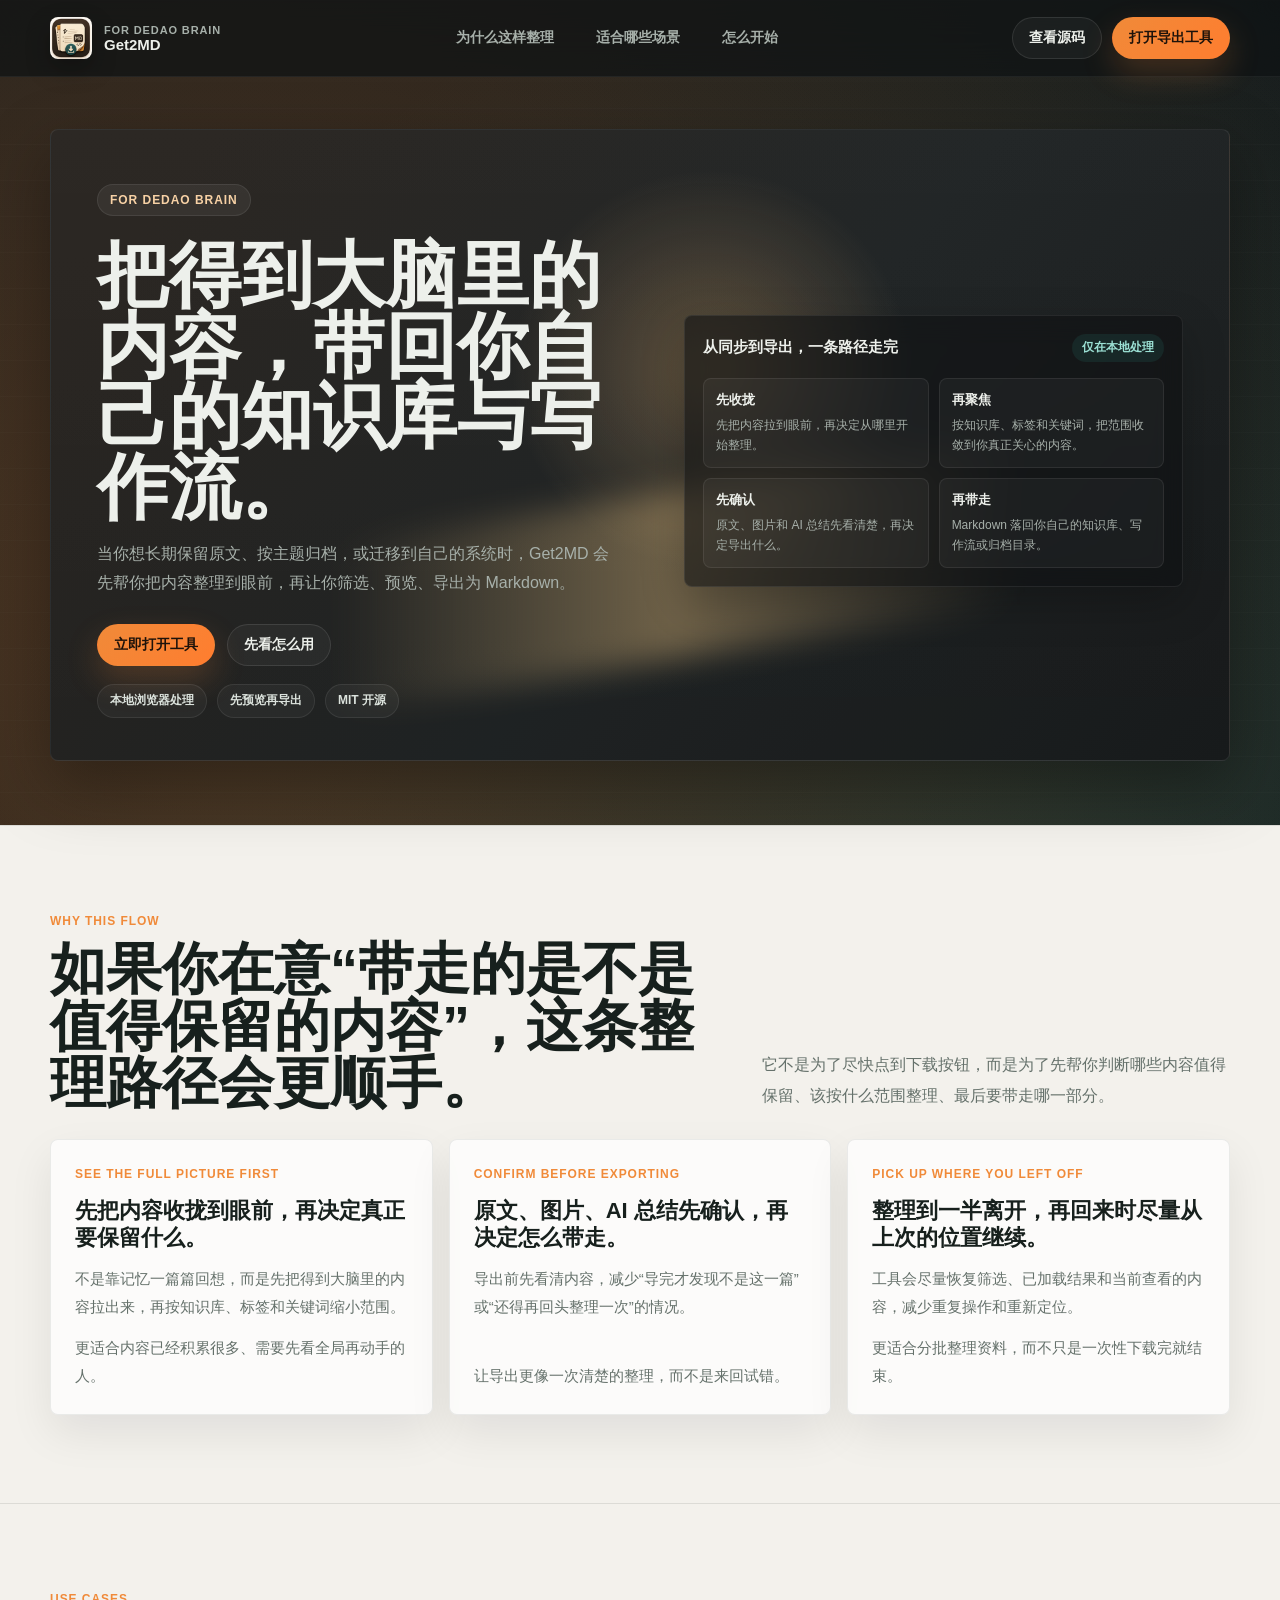
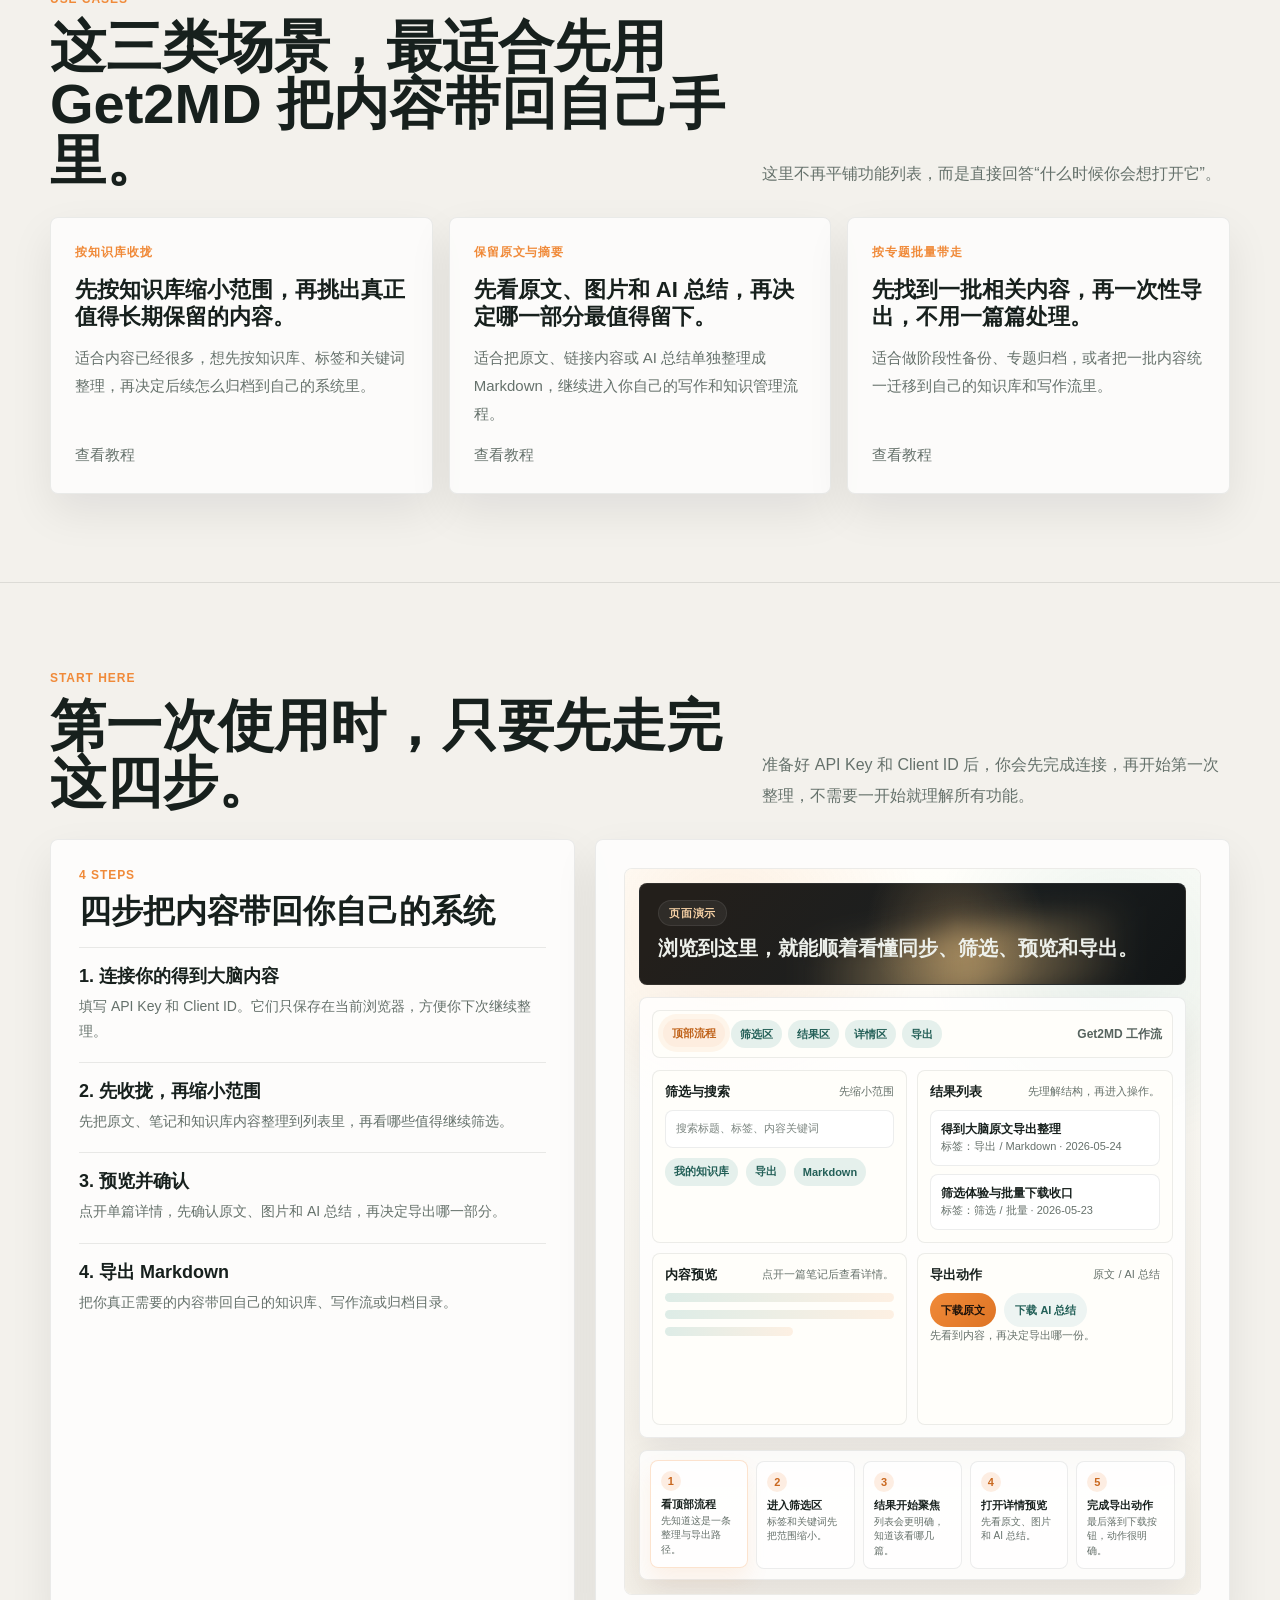
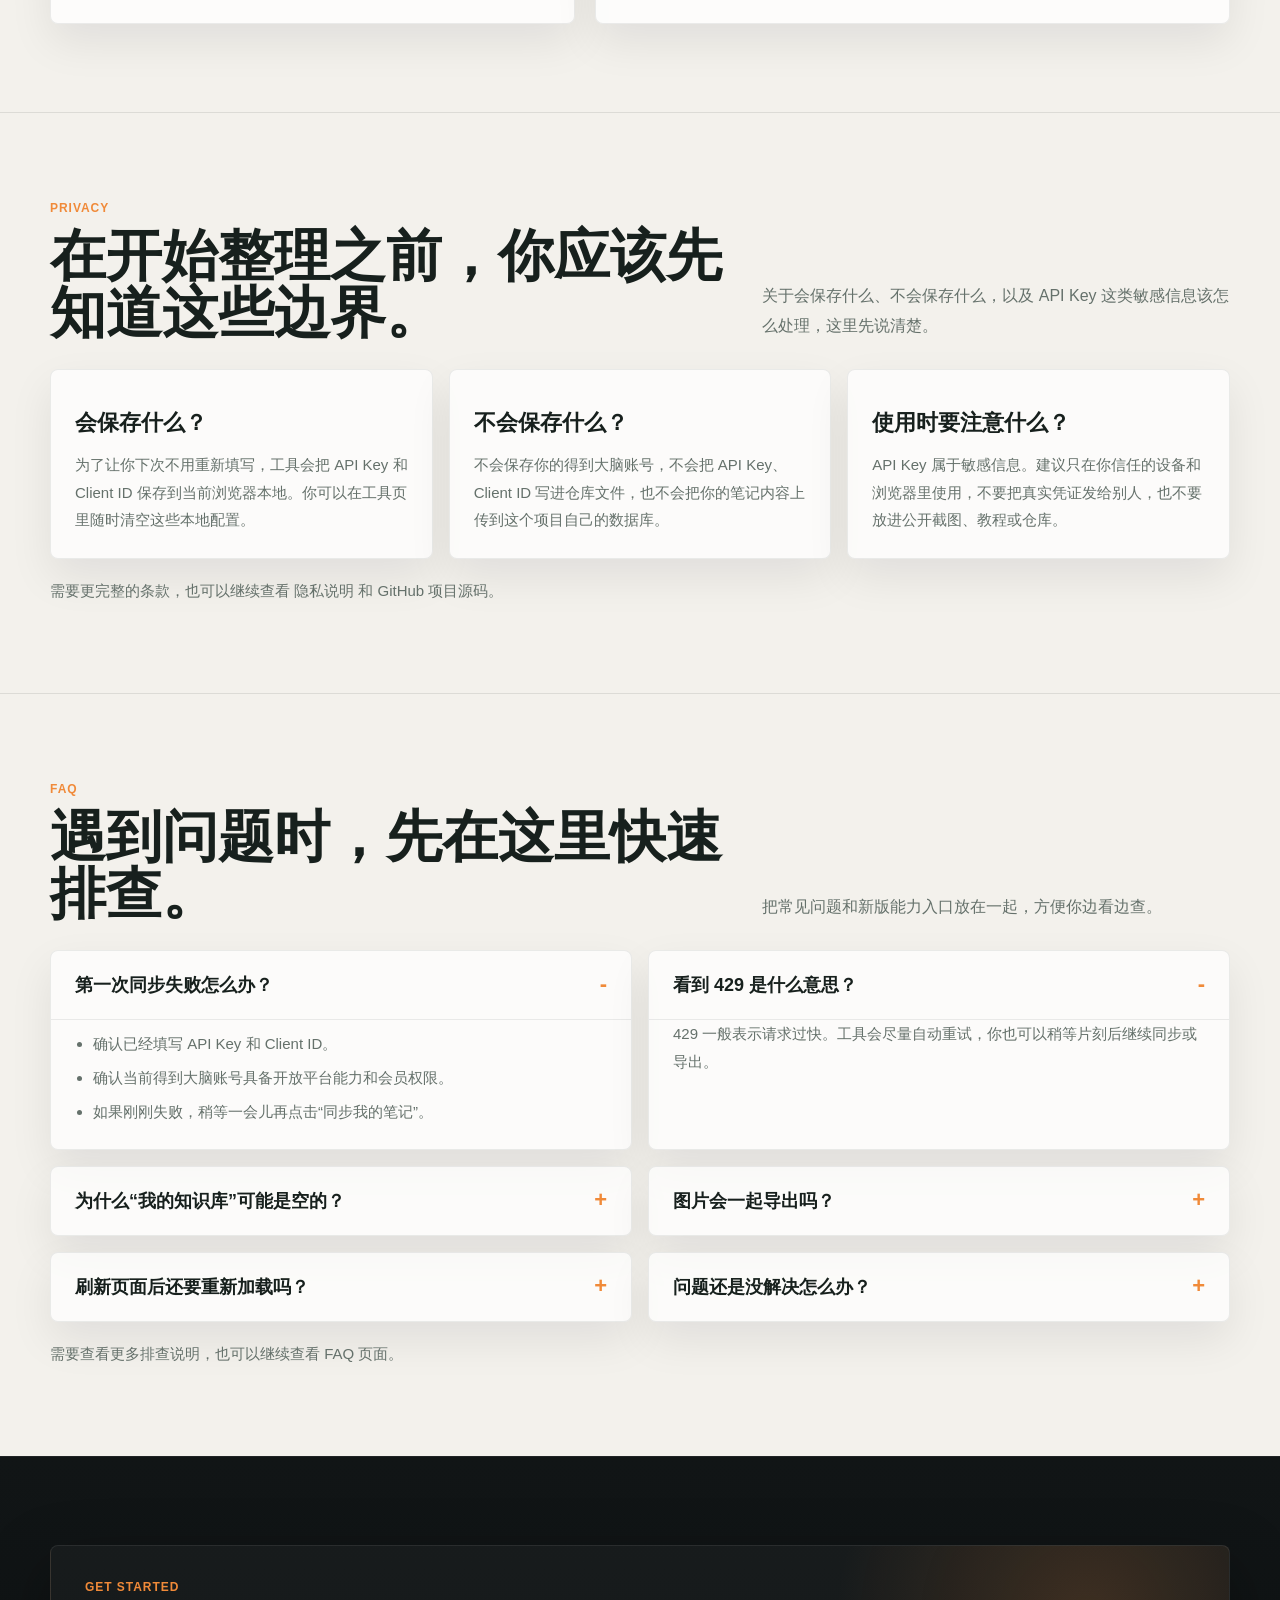
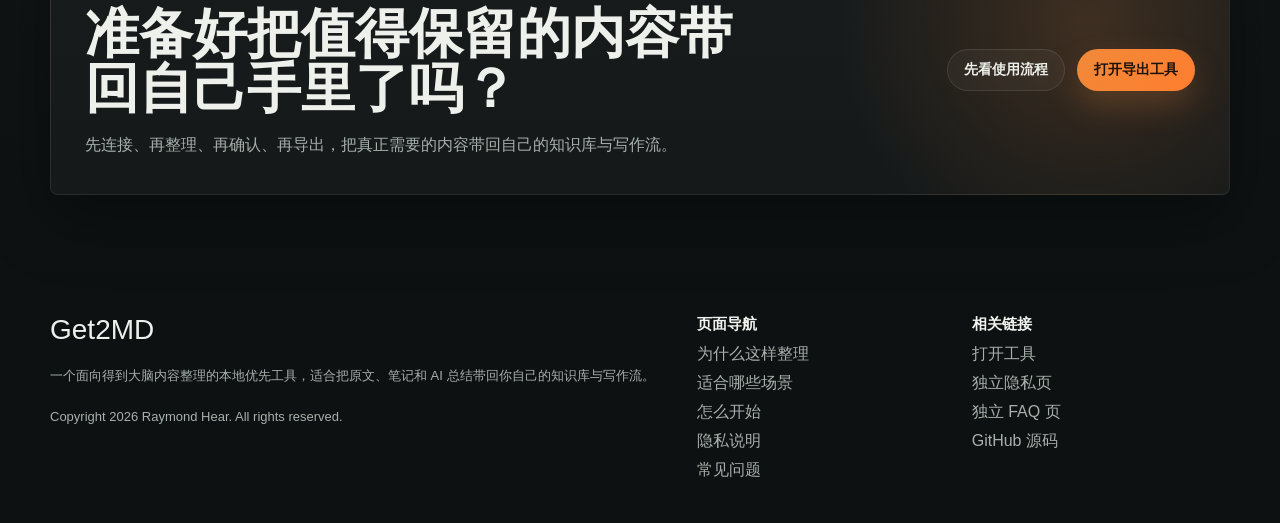
==== commit 66b45a6d: "Publish current site updates" ====
--- a/index.html
+++ b/index.html
@@ -3,9 +3,9 @@
 <head>
   <meta charset="UTF-8">
   <meta name="viewport" content="width=device-width, initial-scale=1.0">
-  <meta name="description" content="Get2MD 是一个本地优先的 Get 笔记 Markdown 导出工具，支持同步、筛选、预览和导出。">
-  <meta property="og:title" content="Get2MD｜Get 笔记 Markdown 导出工具">
-  <meta property="og:description" content="把 Get 笔记带回你的写作流。本地浏览器处理，支持筛选、预览和 Markdown 导出。">
+  <meta name="description" content="把得到大脑里的原文、笔记和 AI 总结带回你自己的知识库。Get2MD 支持先筛选、先预览、再导出 Markdown，全程本地浏览器处理。">
+  <meta property="og:title" content="Get2MD｜把得到大脑内容带回你自己的知识库">
+  <meta property="og:description" content="当你想备份、归档或迁移得到大脑内容时，Get2MD 让你先筛选、先确认、再导出 Markdown。">
   <meta property="og:type" content="website">
   <meta property="og:url" content="https://get2md.lingfengraymond.top/">
   <meta property="og:image" content="https://get2md.lingfengraymond.top/icons/icon512.png">
@@ -17,7 +17,7 @@
   <link rel="icon" type="image/png" sizes="48x48" href="icons/icon48.png">
   <link rel="icon" type="image/png" sizes="128x128" href="icons/icon128.png">
   <link rel="apple-touch-icon" href="icons/icon512.png">
-  <title>Get2MD｜Get 笔记 Markdown 导出工具</title>
+  <title>Get2MD｜把得到大脑内容带回你自己的知识库</title>
   <style>
     :root {
       --bg: #131718;
@@ -1297,14 +1297,15 @@
         <a class="brand" href="index.html" aria-label="Get2MD 首页">
           <img src="icons/icon128.png" alt="">
           <span class="brand-copy">
-            <small>Get Notes Export</small>
+            <small>For Dedao Brain</small>
             Get2MD
           </span>
         </a>
 
         <nav class="nav-links" aria-label="首页导航">
-          <a class="nav-link" href="#features">功能亮点</a>
-          <a class="nav-link" href="#workflow">使用流程</a>
+          <a class="nav-link" href="#features">为什么这样整理</a>
+          <a class="nav-link" href="#capabilities">适合哪些场景</a>
+          <a class="nav-link" href="#workflow">怎么开始</a>
         </nav>
 
         <div class="topbar-actions">
@@ -1319,17 +1320,18 @@
         <div class="wrap">
           <div class="hero-panel">
             <div class="hero-copy">
-              <span class="eyebrow">Local-first workflow</span>
-              <h1>把 Get 笔记，安静地带回你自己的写作流。</h1>
-              <p class="lead">先同步，后筛选，再导出。把内容整理清楚之后，再带回你自己的 Markdown 工作流。</p>
+              <span class="eyebrow">For Dedao Brain</span>
+              <h1>把得到大脑里的内容，带回你自己的知识库与写作流。</h1>
+              <p class="lead">当你想长期保留原文、按主题归档，或迁移到自己的系统时，Get2MD 会先帮你把内容整理到眼前，再让你筛选、预览、导出为 Markdown。</p>
 
               <div class="hero-actions">
                 <a class="btn btn-primary" href="app.html">立即打开工具</a>
                 <a class="btn btn-secondary" href="#workflow">先看怎么用</a>
               </div>
 
-              <div class="trust-row" aria-label="产品边界">
+              <div class="trust-row" aria-label="使用说明">
                 <span class="trust-pill">本地浏览器处理</span>
+                <span class="trust-pill">先预览再导出</span>
                 <span class="trust-pill">MIT 开源</span>
               </div>
 
@@ -1339,25 +1341,25 @@
               <div class="preview-stack">
                 <div class="preview-card header">
                   <div class="preview-headline">
-                    <strong>工具预览</strong>
-                    <span class="preview-badge">Local only</span>
+                    <strong>从同步到导出，一条路径走完</strong>
+                    <span class="preview-badge">仅在本地处理</span>
                   </div>
                   <div class="token-grid">
                     <div class="token">
-                      <strong>同步</strong>
-                      <span>先把内容拉进来，再做筛选。</span>
+                      <strong>先收拢</strong>
+                      <span>先把内容拉到眼前，再决定从哪里开始整理。</span>
                     </div>
                     <div class="token">
-                      <strong>筛选</strong>
-                      <span>按标签、关键词、知识库缩小范围。</span>
+                      <strong>再聚焦</strong>
+                      <span>按知识库、标签和关键词，把范围收敛到你真正关心的内容。</span>
                     </div>
                     <div class="token">
-                      <strong>预览</strong>
-                      <span>先确认原文和 AI 总结，再导出。</span>
+                      <strong>先确认</strong>
+                      <span>原文、图片和 AI 总结先看清楚，再决定导出什么。</span>
                     </div>
                     <div class="token">
-                      <strong>导出</strong>
-                      <span>Markdown 继续流转到你自己的系统。</span>
+                      <strong>再带走</strong>
+                      <span>Markdown 落回你自己的知识库、写作流或归档目录。</span>
                     </div>
                   </div>
                 </div>
@@ -1372,77 +1374,120 @@
           <div class="wrap">
             <div class="band-intro">
               <div>
-                <div class="section-label">Features</div>
-                <h2>不是只做一个下载按钮，而是一整套导出前的整理流程。</h2>
+                <div class="section-label">Why This Flow</div>
+                <h2>如果你在意“带走的是不是值得保留的内容”，这条整理路径会更顺手。</h2>
               </div>
               <div class="section-copy">
-                <p>不是单纯做一个下载按钮，而是把同步、筛选、预览和导出串成一个更清楚、更可控的整理过程。</p>
+                <p>它不是为了尽快点到下载按钮，而是为了先帮你判断哪些内容值得保留、该按什么范围整理、最后要带走哪一部分。</p>
               </div>
             </div>
 
             <div class="feature-grid">
               <article class="feature-card">
                 <div>
-                  <span class="feature-kicker">Sync first</span>
-                  <strong>先把笔记拉进来，再决定导出什么。</strong>
-                  <p>进入工具后先同步内容，再根据实际数据去筛选，而不是靠猜测记忆找文章。</p>
+                  <span class="feature-kicker">See the full picture first</span>
+                  <strong>先把内容收拢到眼前，再决定真正要保留什么。</strong>
+                  <p>不是靠记忆一篇篇回想，而是先把得到大脑里的内容拉出来，再按知识库、标签和关键词缩小范围。</p>
                 </div>
-                <span class="subtle-note">适合内容量已经比较多、需要先缩小范围的人。</span>
+                <span class="subtle-note">更适合内容已经积累很多、需要先看全局再动手的人。</span>
               </article>
 
               <article class="feature-card">
                 <div>
-                  <span class="feature-kicker">Preview first</span>
-                  <strong>原文、图片、AI 总结先看清，再做下载动作。</strong>
-                  <p>导出前先打开详情确认内容，减少导完才发现格式不对、图片缺失或总结不想要的情况。</p>
+                  <span class="feature-kicker">Confirm before exporting</span>
+                  <strong>原文、图片、AI 总结先确认，再决定怎么带走。</strong>
+                  <p>导出前先看清内容，减少“导完才发现不是这一篇”或“还得再回头整理一次”的情况。</p>
                 </div>
-                <span class="subtle-note">让导出更像整理，不像碰运气。</span>
+                <span class="subtle-note">让导出更像一次清楚的整理，而不是来回试错。</span>
               </article>
 
               <article class="feature-card">
                 <div>
-                  <span class="feature-kicker">Restore state</span>
-                  <strong>刷新页面后尽量接着上次进度继续。</strong>
-                  <p>工具会尽量恢复筛选、已加载结果和当前查看的内容，降低重复劳动。</p>
+                  <span class="feature-kicker">Pick up where you left off</span>
+                  <strong>整理到一半离开，再回来时尽量从上次的位置继续。</strong>
+                  <p>工具会尽量恢复筛选、已加载结果和当前查看的内容，减少重复操作和重新定位。</p>
                 </div>
-                <span class="subtle-note">更适合长时间整理资料，而不只是一次性下载。</span>
+                <span class="subtle-note">更适合分批整理资料，而不只是一次性下载完就结束。</span>
               </article>
             </div>
           </div>
         </section>
 
+        <section id="capabilities" class="band">
+          <div class="wrap">
+            <div class="band-intro">
+              <div>
+                <div class="section-label">Use Cases</div>
+                <h2>这三类场景，最适合先用 Get2MD 把内容带回自己手里。</h2>
+              </div>
+              <div class="section-copy">
+                <p>这里不再平铺功能列表，而是直接回答“什么时候你会想打开它”。</p>
+              </div>
+            </div>
+
+            <div class="feature-grid">
+              <article class="feature-card">
+                <div>
+                  <span class="feature-kicker">按知识库收拢</span>
+                  <strong>先按知识库缩小范围，再挑出真正值得长期保留的内容。</strong>
+                  <p>适合内容已经很多，想先按知识库、标签和关键词整理，再决定后续怎么归档到自己的系统里。</p>
+                </div>
+                <span class="subtle-note"><a href="help.html#knowledge-base-export">查看教程</a></span>
+              </article>
+
+              <article class="feature-card">
+                <div>
+                  <span class="feature-kicker">保留原文与摘要</span>
+                  <strong>先看原文、图片和 AI 总结，再决定哪一部分最值得留下。</strong>
+                  <p>适合把原文、链接内容或 AI 总结单独整理成 Markdown，继续进入你自己的写作和知识管理流程。</p>
+                </div>
+                <span class="subtle-note"><a href="help.html#original-and-summary">查看教程</a></span>
+              </article>
+
+              <article class="feature-card">
+                <div>
+                  <span class="feature-kicker">按专题批量带走</span>
+                  <strong>先找到一批相关内容，再一次性导出，不用一篇篇处理。</strong>
+                  <p>适合做阶段性备份、专题归档，或者把一批内容统一迁移到自己的知识库和写作流里。</p>
+                </div>
+                <span class="subtle-note"><a href="help.html#batch-export">查看教程</a></span>
+              </article>
+            </div>
+          </div>
+        </section>
+
         <section id="workflow" class="band">
           <div class="wrap">
             <div class="band-intro">
               <div>
-                <div class="section-label">Workflow</div>
-                <h2>一个更顺手的首页，应该把“怎么开始”讲得清楚。</h2>
+                <div class="section-label">Start Here</div>
+                <h2>第一次使用时，只要先走完这四步。</h2>
               </div>
               <div class="section-copy">
-                <p>从了解工具边界，到看懂使用步骤，再到进入真正的导出界面，整条路径应该是顺的，不需要用户自己猜下一步该点哪里。</p>
+                <p>准备好 API Key 和 Client ID 后，你会先完成连接，再开始第一次整理，不需要一开始就理解所有功能。</p>
               </div>
             </div>
 
             <div class="workflow-band">
               <div class="workflow-summary">
                 <div class="section-label">4 steps</div>
-                <h3 style="font-size:32px; line-height:1.08;">四步完成整理和导出</h3>
+                <h3 style="font-size:32px; line-height:1.08;">四步把内容带回你自己的系统</h3>
                 <ul>
                   <li>
-                    <strong>1. 设置接口信息</strong>
-                    <p>填写 API Key 和 Client ID。它们保存在当前浏览器本地，不会被这个网站单独上传保存。</p>
+                    <strong>1. 连接你的得到大脑内容</strong>
+                    <p>填写 API Key 和 Client ID。它们只保存在当前浏览器，方便你下次继续整理。</p>
                   </li>
                   <li>
-                    <strong>2. 同步你的笔记</strong>
-                    <p>先把内容拉取下来，再看有哪些标签、知识库和文章适合继续筛选。</p>
+                    <strong>2. 先收拢，再缩小范围</strong>
+                    <p>先把原文、笔记和知识库内容整理到列表里，再看哪些值得继续筛选。</p>
                   </li>
                   <li>
                     <strong>3. 预览并确认</strong>
-                    <p>点开单篇详情，先看原文、图片和 AI 总结，再决定导出原文还是总结。</p>
+                    <p>点开单篇详情，先确认原文、图片和 AI 总结，再决定导出哪一部分。</p>
                   </li>
                   <li>
                     <strong>4. 导出 Markdown</strong>
-                    <p>把你真正需要的内容带回自己的知识管理流程，不被平台页面结构卡住。</p>
+                    <p>把你真正需要的内容带回自己的知识库、写作流或归档目录。</p>
                   </li>
                 </ul>
               </div>
@@ -1451,7 +1496,7 @@
                 <div class="motion-frame">
                   <div class="inline-demo" data-home-demo>
                     <div class="inline-demo-hero">
-                      <span>Autoplay product demo</span>
+                      <span>页面演示</span>
                       <strong>浏览到这里，就能顺着看懂同步、筛选、预览和导出。</strong>
                     </div>
 
@@ -1489,7 +1534,7 @@
                             </div>
                             <div class="demo-list">
                               <article class="demo-note" data-demo-note="primary">
-                                <strong>Get 笔记原文导出方案整理</strong>
+                                <strong>得到大脑原文导出整理</strong>
                                 <div class="demo-meta">标签：导出 / Markdown · 2026-05-24</div>
                               </article>
                               <article class="demo-note" data-demo-note="secondary">
@@ -1569,10 +1614,10 @@
             <div class="band-intro">
               <div>
                 <div class="section-label">Privacy</div>
-                <h2>你的笔记、凭证和使用边界，都应该说清楚。</h2>
+                <h2>在开始整理之前，你应该先知道这些边界。</h2>
               </div>
               <div class="privacy-copy">
-                <p>关于会保存什么、不会保存什么，以及使用时需要注意的边界，这里先说清楚。</p>
+                <p>关于会保存什么、不会保存什么，以及 API Key 这类敏感信息该怎么处理，这里先说清楚。</p>
               </div>
             </div>
 
@@ -1584,7 +1629,7 @@
 
               <article class="privacy-card">
                 <strong>不会保存什么？</strong>
-                <p>不会保存你的 Get 账号，不会把 API Key、Client ID 写进仓库文件，也不会把你的笔记内容上传到这个项目自己的数据库。</p>
+                <p>不会保存你的得到大脑账号，不会把 API Key、Client ID 写进仓库文件，也不会把你的笔记内容上传到这个项目自己的数据库。</p>
               </article>
 
               <article class="privacy-card">
@@ -1610,17 +1655,17 @@
                 <h2>遇到问题时，先在这里快速排查。</h2>
               </div>
               <div class="section-copy">
-                <p>把最常遇到的几类问题集中放在这里，浏览时顺手就能查。</p>
+                <p>把常见问题和新版能力入口放在一起，方便你边看边查。</p>
               </div>
             </div>
 
             <div class="faq-grid">
               <details class="faq-item" open>
-                <summary>同步失败怎么办？</summary>
+                <summary>第一次同步失败怎么办？</summary>
                 <div class="faq-answer">
                   <ul>
                     <li>确认已经填写 API Key 和 Client ID。</li>
-                    <li>确认当前 Get 账号具备开放平台能力和会员权限。</li>
+                    <li>确认当前得到大脑账号具备开放平台能力和会员权限。</li>
                     <li>如果刚刚失败，稍等一会儿再点击“同步我的笔记”。</li>
                   </ul>
                 </div>
@@ -1636,7 +1681,7 @@
               <details class="faq-item">
                 <summary>为什么“我的知识库”可能是空的？</summary>
                 <div class="faq-answer">
-                  先同步一次笔记和知识库。如果仍然为空，可能是开放平台暂时没有返回你的个人知识库列表，但笔记列表仍然可以按标签和关键词筛选。
+                  先同步一次内容和知识库。如果仍然为空，可能是开放平台暂时没有返回你的个人知识库列表，但笔记列表仍然可以按标签和关键词筛选。
                 </div>
               </details>
 
@@ -1650,7 +1695,7 @@
               <details class="faq-item">
                 <summary>刷新页面后还要重新加载吗？</summary>
                 <div class="faq-answer">
-                  工具会尽量恢复上次加载结果、筛选条件和当前详情。只有在你主动清理浏览器数据后，才需要重新填写接口设置。
+                  工具会尽量恢复上次加载结果、筛选条件和当前详情。只有在你主动清理浏览器数据后，才需要重新填写连接设置。
                 </div>
               </details>
 
@@ -1677,8 +1722,8 @@
           <div class="final-panel">
             <div>
               <div class="section-label">Get started</div>
-              <h2 style="font-size:clamp(30px, 5vw, 54px); line-height:1.02;">准备好把笔记带回自己手里了吗？</h2>
-              <p>完成接口设置后同步笔记，再按你自己的方式筛选、预览和导出。</p>
+              <h2 style="font-size:clamp(30px, 5vw, 54px); line-height:1.02;">准备好把值得保留的内容带回自己手里了吗？</h2>
+              <p>先连接、再整理、再确认、再导出，把真正需要的内容带回自己的知识库与写作流。</p>
             </div>
 
             <div class="final-actions">
@@ -1694,15 +1739,16 @@
       <div class="wrap footer-grid">
         <div>
           <div class="footer-title">Get2MD</div>
-          <p class="footer-note">一个面向 Get 用户的本地优先 Markdown 导出工具。适合把原文和 AI 总结带回你自己的知识管理流程。</p>
+          <p class="footer-note">一个面向得到大脑内容整理的本地优先工具，适合把原文、笔记和 AI 总结带回你自己的知识库与写作流。</p>
           <p class="footer-note">Copyright 2026 Raymond Hear. All rights reserved.</p>
         </div>
 
         <div class="footer-group">
           <strong>页面导航</strong>
           <div class="footer-links">
-            <a href="#features">功能亮点</a>
-            <a href="#workflow">使用流程</a>
+            <a href="#features">为什么这样整理</a>
+            <a href="#capabilities">适合哪些场景</a>
+            <a href="#workflow">怎么开始</a>
             <a href="#privacy">隐私说明</a>
             <a href="#faq">常见问题</a>
           </div>
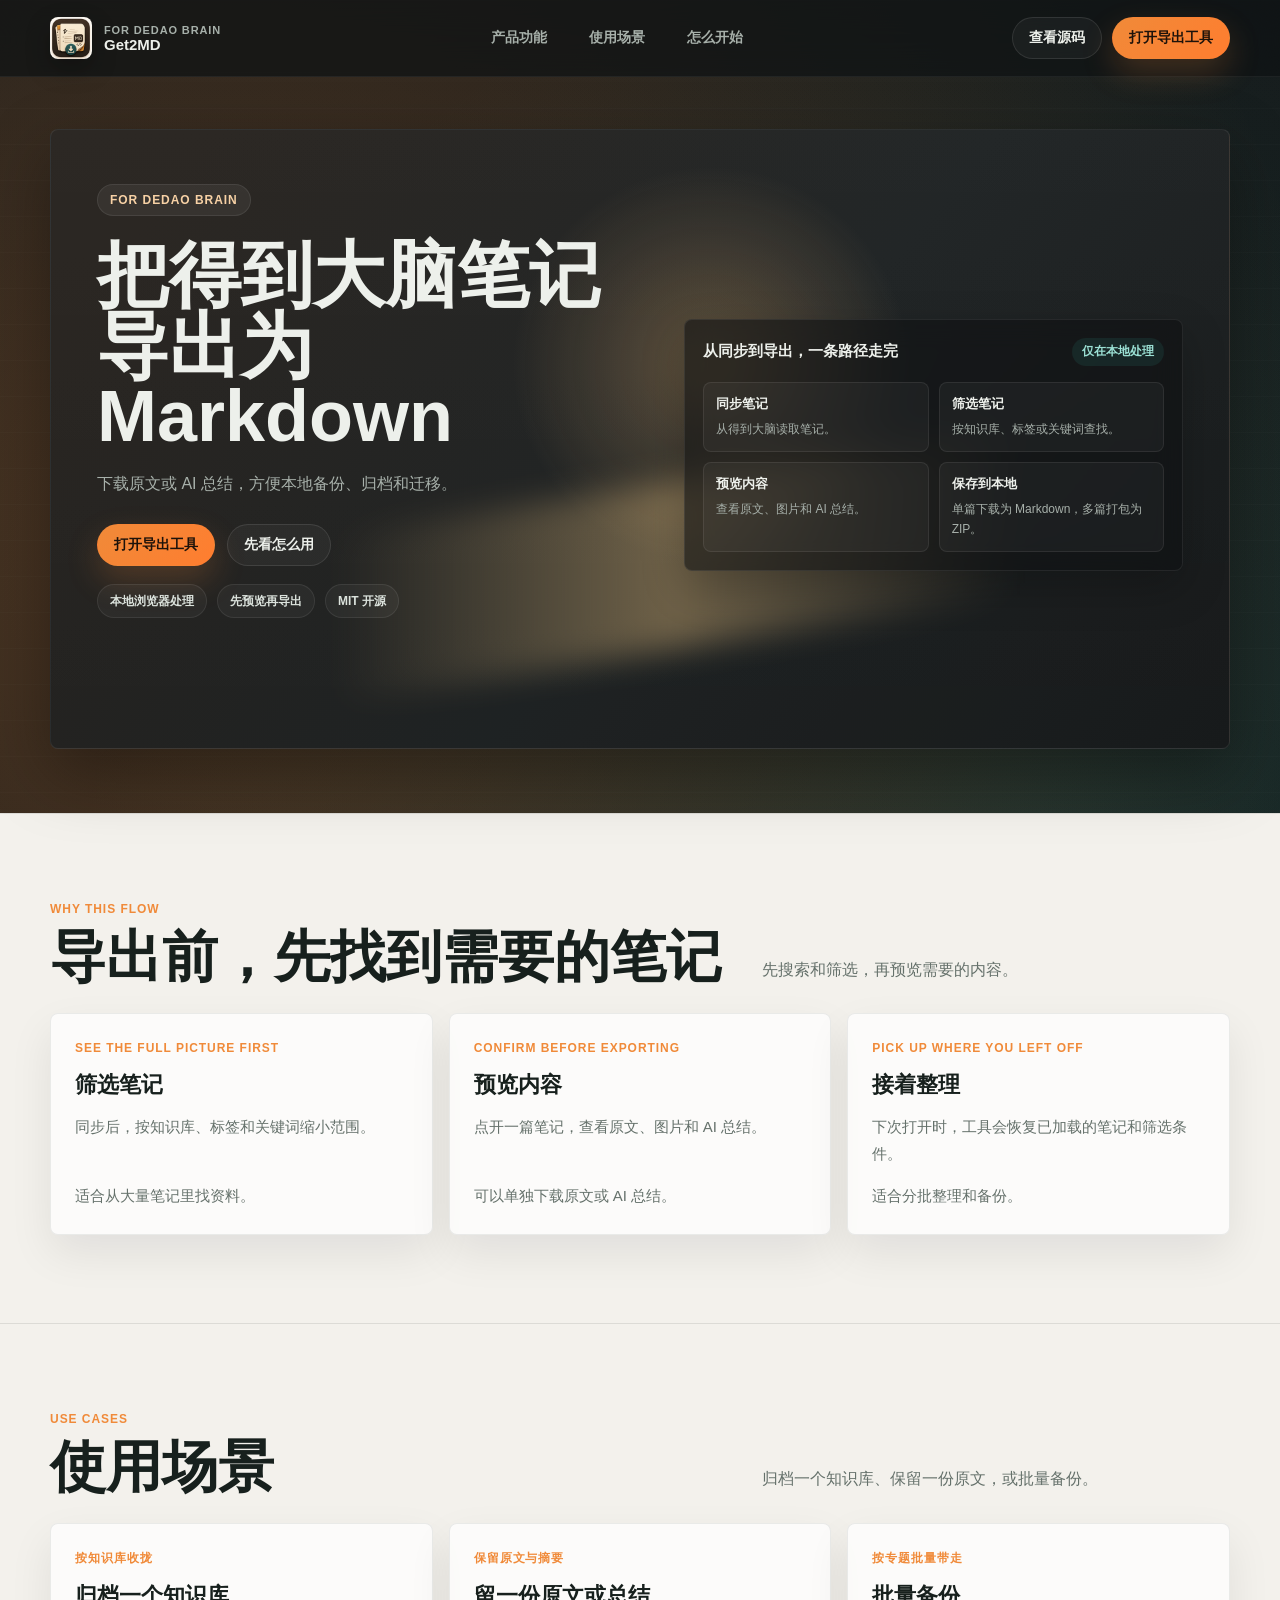
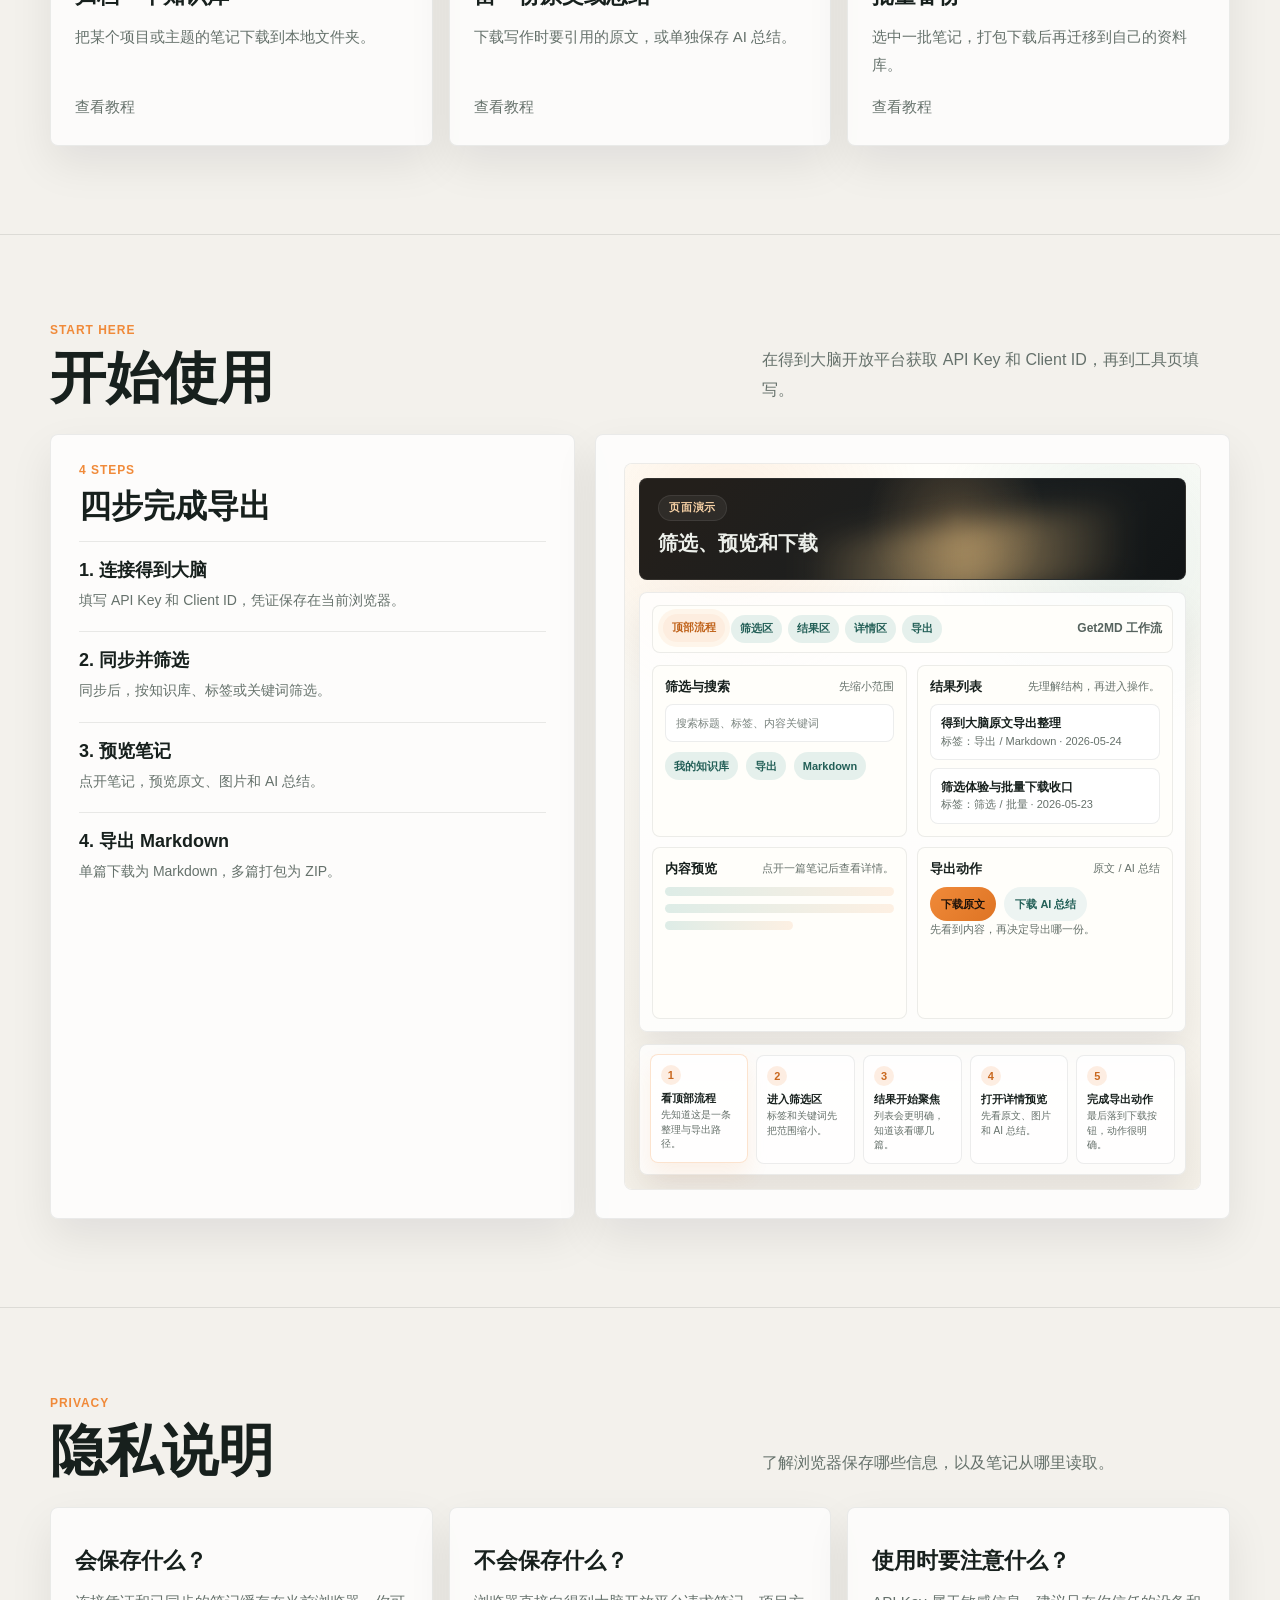
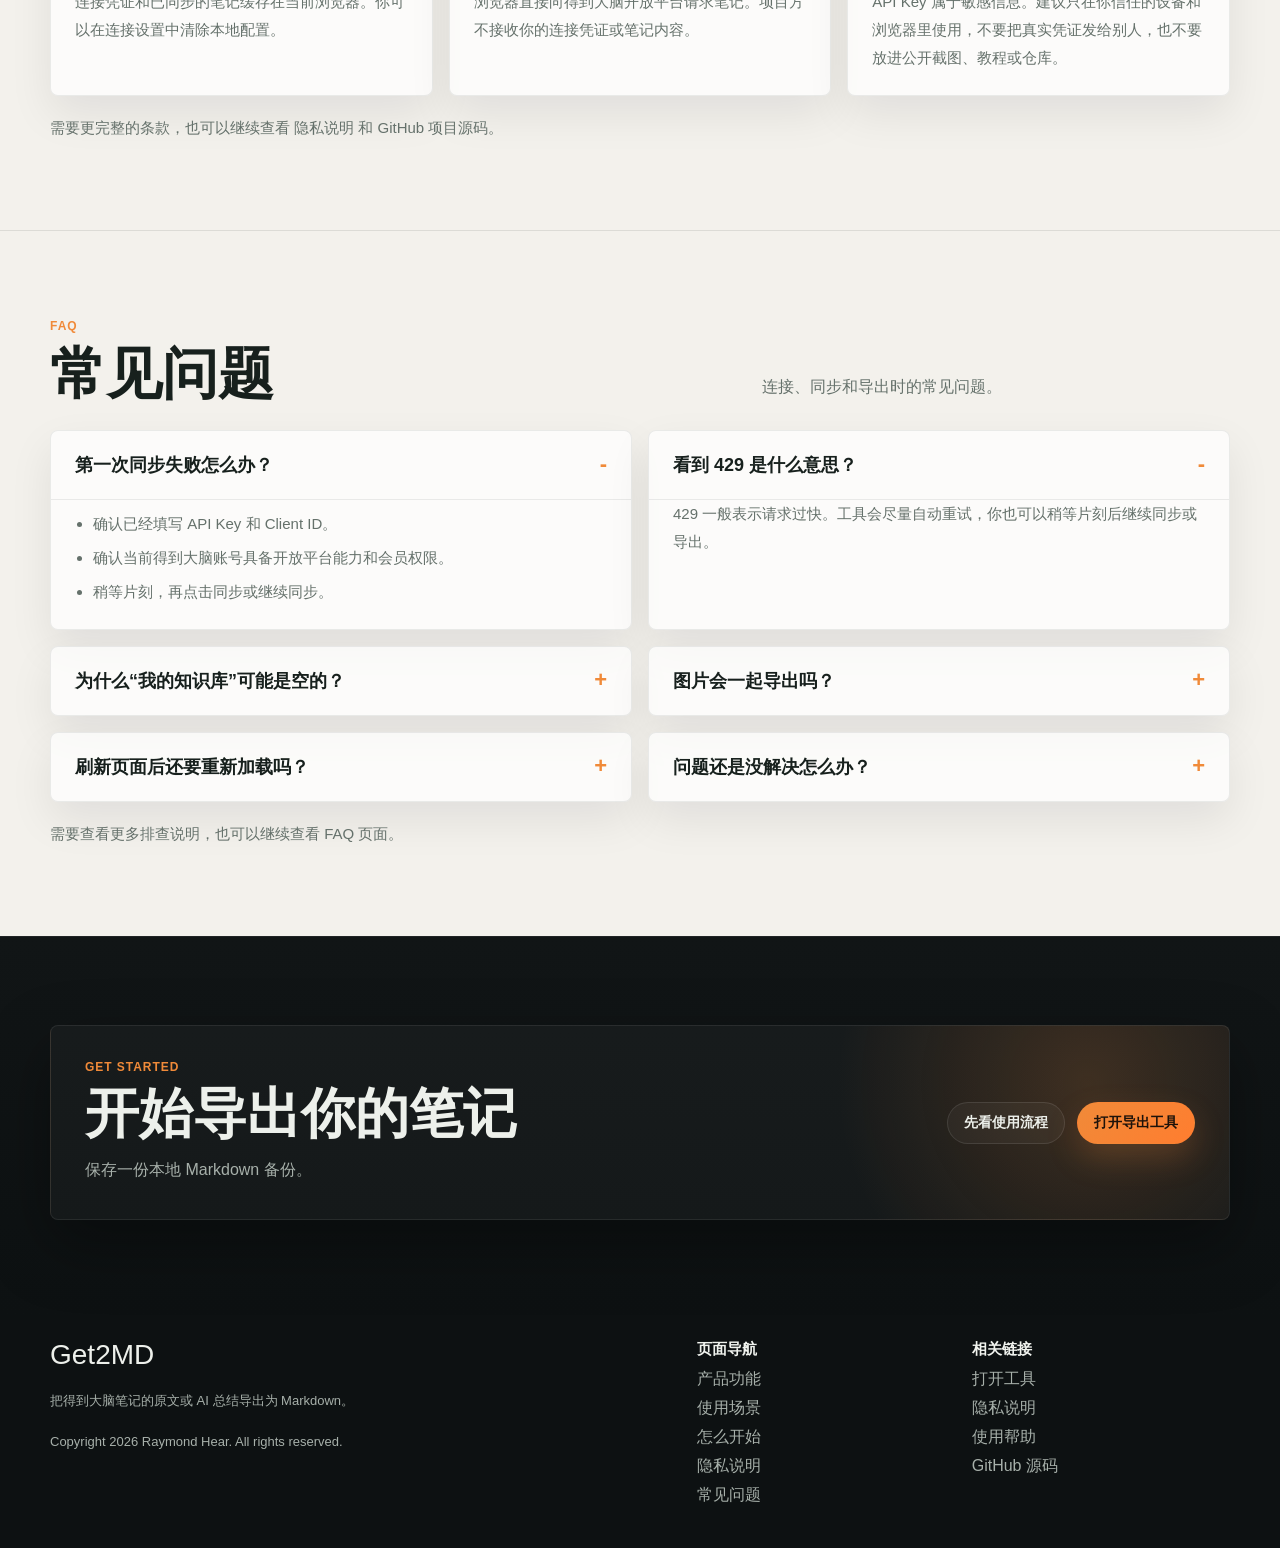
==== commit 9471a7be: "Restore site design and refresh Get2MD usage docs Published from the verified local snapshot b88d9ba" ====
--- a/index.html
+++ b/index.html
@@ -3,8 +3,8 @@
 <head>
   <meta charset="UTF-8">
   <meta name="viewport" content="width=device-width, initial-scale=1.0">
-  <meta name="description" content="把得到大脑里的原文、笔记和 AI 总结带回你自己的知识库。Get2MD 支持先筛选、先预览、再导出 Markdown，全程本地浏览器处理。">
-  <meta property="og:title" content="Get2MD｜把得到大脑内容带回你自己的知识库">
+  <meta name="description" content="筛选和预览得到大脑笔记，下载原文或 AI 总结为 Markdown，方便备份、归档和迁移。">
+  <meta property="og:title" content="Get2MD｜导出得到大脑笔记">
   <meta property="og:description" content="当你想备份、归档或迁移得到大脑内容时，Get2MD 让你先筛选、先确认、再导出 Markdown。">
   <meta property="og:type" content="website">
   <meta property="og:url" content="https://get2md.lingfengraymond.top/">
@@ -17,7 +17,7 @@
   <link rel="icon" type="image/png" sizes="48x48" href="icons/icon48.png">
   <link rel="icon" type="image/png" sizes="128x128" href="icons/icon128.png">
   <link rel="apple-touch-icon" href="icons/icon512.png">
-  <title>Get2MD｜把得到大脑内容带回你自己的知识库</title>
+  <title>Get2MD｜导出得到大脑笔记</title>
   <style>
     :root {
       --bg: #131718;
@@ -1303,8 +1303,8 @@
         </a>
 
         <nav class="nav-links" aria-label="首页导航">
-          <a class="nav-link" href="#features">为什么这样整理</a>
-          <a class="nav-link" href="#capabilities">适合哪些场景</a>
+          <a class="nav-link" href="#features">产品功能</a>
+          <a class="nav-link" href="#capabilities">使用场景</a>
           <a class="nav-link" href="#workflow">怎么开始</a>
         </nav>
 
@@ -1321,11 +1321,11 @@
           <div class="hero-panel">
             <div class="hero-copy">
               <span class="eyebrow">For Dedao Brain</span>
-              <h1>把得到大脑里的内容，带回你自己的知识库与写作流。</h1>
-              <p class="lead">当你想长期保留原文、按主题归档，或迁移到自己的系统时，Get2MD 会先帮你把内容整理到眼前，再让你筛选、预览、导出为 Markdown。</p>
+              <h1>把得到大脑笔记导出为 Markdown</h1>
+              <p class="lead">下载原文或 AI 总结，方便本地备份、归档和迁移。</p>
 
               <div class="hero-actions">
-                <a class="btn btn-primary" href="app.html">立即打开工具</a>
+                <a class="btn btn-primary" href="app.html">打开导出工具</a>
                 <a class="btn btn-secondary" href="#workflow">先看怎么用</a>
               </div>
 
@@ -1346,20 +1346,20 @@
                   </div>
                   <div class="token-grid">
                     <div class="token">
-                      <strong>先收拢</strong>
-                      <span>先把内容拉到眼前，再决定从哪里开始整理。</span>
+                    <strong>同步笔记</strong>
+                    <span>从得到大脑读取笔记。</span>
                     </div>
                     <div class="token">
-                      <strong>再聚焦</strong>
-                      <span>按知识库、标签和关键词，把范围收敛到你真正关心的内容。</span>
+                    <strong>筛选笔记</strong>
+                    <span>按知识库、标签或关键词查找。</span>
                     </div>
                     <div class="token">
-                      <strong>先确认</strong>
-                      <span>原文、图片和 AI 总结先看清楚，再决定导出什么。</span>
+                    <strong>预览内容</strong>
+                    <span>查看原文、图片和 AI 总结。</span>
                     </div>
                     <div class="token">
-                      <strong>再带走</strong>
-                      <span>Markdown 落回你自己的知识库、写作流或归档目录。</span>
+                    <strong>保存到本地</strong>
+                    <span>单篇下载为 Markdown，多篇打包为 ZIP。</span>
                     </div>
                   </div>
                 </div>
@@ -1375,10 +1375,10 @@
             <div class="band-intro">
               <div>
                 <div class="section-label">Why This Flow</div>
-                <h2>如果你在意“带走的是不是值得保留的内容”，这条整理路径会更顺手。</h2>
+                <h2>导出前，先找到需要的笔记</h2>
               </div>
               <div class="section-copy">
-                <p>它不是为了尽快点到下载按钮，而是为了先帮你判断哪些内容值得保留、该按什么范围整理、最后要带走哪一部分。</p>
+                <p>先搜索和筛选，再预览需要的内容。</p>
               </div>
             </div>
 
@@ -1386,28 +1386,28 @@
               <article class="feature-card">
                 <div>
                   <span class="feature-kicker">See the full picture first</span>
-                  <strong>先把内容收拢到眼前，再决定真正要保留什么。</strong>
-                  <p>不是靠记忆一篇篇回想，而是先把得到大脑里的内容拉出来，再按知识库、标签和关键词缩小范围。</p>
+                  <strong>筛选笔记</strong>
+                  <p>同步后，按知识库、标签和关键词缩小范围。</p>
                 </div>
-                <span class="subtle-note">更适合内容已经积累很多、需要先看全局再动手的人。</span>
+                <span class="subtle-note">适合从大量笔记里找资料。</span>
               </article>
 
               <article class="feature-card">
                 <div>
                   <span class="feature-kicker">Confirm before exporting</span>
-                  <strong>原文、图片、AI 总结先确认，再决定怎么带走。</strong>
-                  <p>导出前先看清内容，减少“导完才发现不是这一篇”或“还得再回头整理一次”的情况。</p>
+                  <strong>预览内容</strong>
+                  <p>点开一篇笔记，查看原文、图片和 AI 总结。</p>
                 </div>
-                <span class="subtle-note">让导出更像一次清楚的整理，而不是来回试错。</span>
+                <span class="subtle-note">可以单独下载原文或 AI 总结。</span>
               </article>
 
               <article class="feature-card">
                 <div>
                   <span class="feature-kicker">Pick up where you left off</span>
-                  <strong>整理到一半离开，再回来时尽量从上次的位置继续。</strong>
-                  <p>工具会尽量恢复筛选、已加载结果和当前查看的内容，减少重复操作和重新定位。</p>
+                  <strong>接着整理</strong>
+                  <p>下次打开时，工具会恢复已加载的笔记和筛选条件。</p>
                 </div>
-                <span class="subtle-note">更适合分批整理资料，而不只是一次性下载完就结束。</span>
+                <span class="subtle-note">适合分批整理和备份。</span>
               </article>
             </div>
           </div>
@@ -1418,10 +1418,10 @@
             <div class="band-intro">
               <div>
                 <div class="section-label">Use Cases</div>
-                <h2>这三类场景，最适合先用 Get2MD 把内容带回自己手里。</h2>
+                <h2>使用场景</h2>
               </div>
               <div class="section-copy">
-                <p>这里不再平铺功能列表，而是直接回答“什么时候你会想打开它”。</p>
+                <p>归档一个知识库、保留一份原文，或批量备份。</p>
               </div>
             </div>
 
@@ -1429,8 +1429,8 @@
               <article class="feature-card">
                 <div>
                   <span class="feature-kicker">按知识库收拢</span>
-                  <strong>先按知识库缩小范围，再挑出真正值得长期保留的内容。</strong>
-                  <p>适合内容已经很多，想先按知识库、标签和关键词整理，再决定后续怎么归档到自己的系统里。</p>
+                  <strong>归档一个知识库</strong>
+                  <p>把某个项目或主题的笔记下载到本地文件夹。</p>
                 </div>
                 <span class="subtle-note"><a href="help.html#knowledge-base-export">查看教程</a></span>
               </article>
@@ -1438,8 +1438,8 @@
               <article class="feature-card">
                 <div>
                   <span class="feature-kicker">保留原文与摘要</span>
-                  <strong>先看原文、图片和 AI 总结，再决定哪一部分最值得留下。</strong>
-                  <p>适合把原文、链接内容或 AI 总结单独整理成 Markdown，继续进入你自己的写作和知识管理流程。</p>
+                  <strong>留一份原文或总结</strong>
+                  <p>下载写作时要引用的原文，或单独保存 AI 总结。</p>
                 </div>
                 <span class="subtle-note"><a href="help.html#original-and-summary">查看教程</a></span>
               </article>
@@ -1447,8 +1447,8 @@
               <article class="feature-card">
                 <div>
                   <span class="feature-kicker">按专题批量带走</span>
-                  <strong>先找到一批相关内容，再一次性导出，不用一篇篇处理。</strong>
-                  <p>适合做阶段性备份、专题归档，或者把一批内容统一迁移到自己的知识库和写作流里。</p>
+                  <strong>批量备份</strong>
+                  <p>选中一批笔记，打包下载后再迁移到自己的资料库。</p>
                 </div>
                 <span class="subtle-note"><a href="help.html#batch-export">查看教程</a></span>
               </article>
@@ -1461,33 +1461,33 @@
             <div class="band-intro">
               <div>
                 <div class="section-label">Start Here</div>
-                <h2>第一次使用时，只要先走完这四步。</h2>
+                <h2>开始使用</h2>
               </div>
               <div class="section-copy">
-                <p>准备好 API Key 和 Client ID 后，你会先完成连接，再开始第一次整理，不需要一开始就理解所有功能。</p>
+                <p>在得到大脑开放平台获取 API Key 和 Client ID，再到工具页填写。</p>
               </div>
             </div>
 
             <div class="workflow-band">
               <div class="workflow-summary">
                 <div class="section-label">4 steps</div>
-                <h3 style="font-size:32px; line-height:1.08;">四步把内容带回你自己的系统</h3>
+                <h3 style="font-size:32px; line-height:1.08;">四步完成导出</h3>
                 <ul>
                   <li>
-                    <strong>1. 连接你的得到大脑内容</strong>
-                    <p>填写 API Key 和 Client ID。它们只保存在当前浏览器，方便你下次继续整理。</p>
+                    <strong>1. 连接得到大脑</strong>
+                    <p>填写 API Key 和 Client ID，凭证保存在当前浏览器。</p>
                   </li>
                   <li>
-                    <strong>2. 先收拢，再缩小范围</strong>
-                    <p>先把原文、笔记和知识库内容整理到列表里，再看哪些值得继续筛选。</p>
+                    <strong>2. 同步并筛选</strong>
+                    <p>同步后，按知识库、标签或关键词筛选。</p>
                   </li>
                   <li>
-                    <strong>3. 预览并确认</strong>
-                    <p>点开单篇详情，先确认原文、图片和 AI 总结，再决定导出哪一部分。</p>
+                    <strong>3. 预览笔记</strong>
+                    <p>点开笔记，预览原文、图片和 AI 总结。</p>
                   </li>
                   <li>
                     <strong>4. 导出 Markdown</strong>
-                    <p>把你真正需要的内容带回自己的知识库、写作流或归档目录。</p>
+                    <p>单篇下载为 Markdown，多篇打包为 ZIP。</p>
                   </li>
                 </ul>
               </div>
@@ -1497,7 +1497,7 @@
                   <div class="inline-demo" data-home-demo>
                     <div class="inline-demo-hero">
                       <span>页面演示</span>
-                      <strong>浏览到这里，就能顺着看懂同步、筛选、预览和导出。</strong>
+                      <strong>筛选、预览和下载</strong>
                     </div>
 
                     <div class="inline-demo-body">
@@ -1614,22 +1614,22 @@
             <div class="band-intro">
               <div>
                 <div class="section-label">Privacy</div>
-                <h2>在开始整理之前，你应该先知道这些边界。</h2>
+                <h2>隐私说明</h2>
               </div>
               <div class="privacy-copy">
-                <p>关于会保存什么、不会保存什么，以及 API Key 这类敏感信息该怎么处理，这里先说清楚。</p>
+                <p>了解浏览器保存哪些信息，以及笔记从哪里读取。</p>
               </div>
             </div>
 
             <div class="privacy-grid">
               <article class="privacy-card">
                 <strong>会保存什么？</strong>
-                <p>为了让你下次不用重新填写，工具会把 API Key 和 Client ID 保存到当前浏览器本地。你可以在工具页里随时清空这些本地配置。</p>
+                <p>连接凭证和已同步的笔记缓存在当前浏览器。你可以在连接设置中清除本地配置。</p>
               </article>
 
               <article class="privacy-card">
                 <strong>不会保存什么？</strong>
-                <p>不会保存你的得到大脑账号，不会把 API Key、Client ID 写进仓库文件，也不会把你的笔记内容上传到这个项目自己的数据库。</p>
+                <p>浏览器直接向得到大脑开放平台请求笔记。项目方不接收你的连接凭证或笔记内容。</p>
               </article>
 
               <article class="privacy-card">
@@ -1652,10 +1652,10 @@
             <div class="band-intro">
               <div>
                 <div class="section-label">FAQ</div>
-                <h2>遇到问题时，先在这里快速排查。</h2>
+                <h2>常见问题</h2>
               </div>
               <div class="section-copy">
-                <p>把常见问题和新版能力入口放在一起，方便你边看边查。</p>
+                <p>连接、同步和导出时的常见问题。</p>
               </div>
             </div>
 
@@ -1666,7 +1666,7 @@
                   <ul>
                     <li>确认已经填写 API Key 和 Client ID。</li>
                     <li>确认当前得到大脑账号具备开放平台能力和会员权限。</li>
-                    <li>如果刚刚失败，稍等一会儿再点击“同步我的笔记”。</li>
+                    <li>稍等片刻，再点击同步或继续同步。</li>
                   </ul>
                 </div>
               </details>
@@ -1722,8 +1722,8 @@
           <div class="final-panel">
             <div>
               <div class="section-label">Get started</div>
-              <h2 style="font-size:clamp(30px, 5vw, 54px); line-height:1.02;">准备好把值得保留的内容带回自己手里了吗？</h2>
-              <p>先连接、再整理、再确认、再导出，把真正需要的内容带回自己的知识库与写作流。</p>
+              <h2 style="font-size:clamp(30px, 5vw, 54px); line-height:1.02;">开始导出你的笔记</h2>
+              <p>保存一份本地 Markdown 备份。</p>
             </div>
 
             <div class="final-actions">
@@ -1739,15 +1739,15 @@
       <div class="wrap footer-grid">
         <div>
           <div class="footer-title">Get2MD</div>
-          <p class="footer-note">一个面向得到大脑内容整理的本地优先工具，适合把原文、笔记和 AI 总结带回你自己的知识库与写作流。</p>
+          <p class="footer-note">把得到大脑笔记的原文或 AI 总结导出为 Markdown。</p>
           <p class="footer-note">Copyright 2026 Raymond Hear. All rights reserved.</p>
         </div>
 
         <div class="footer-group">
           <strong>页面导航</strong>
           <div class="footer-links">
-            <a href="#features">为什么这样整理</a>
-            <a href="#capabilities">适合哪些场景</a>
+            <a href="#features">产品功能</a>
+            <a href="#capabilities">使用场景</a>
             <a href="#workflow">怎么开始</a>
             <a href="#privacy">隐私说明</a>
             <a href="#faq">常见问题</a>
@@ -1758,8 +1758,8 @@
           <strong>相关链接</strong>
           <div class="footer-links">
             <a href="app.html">打开工具</a>
-            <a href="privacy.html">独立隐私页</a>
-            <a href="help.html">独立 FAQ 页</a>
+            <a href="privacy.html">隐私说明</a>
+            <a href="help.html">使用帮助</a>
             <a href="https://github.com/Raymond-Hear/Getbiji2md" target="_blank" rel="noopener noreferrer">GitHub 源码</a>
           </div>
         </div>
